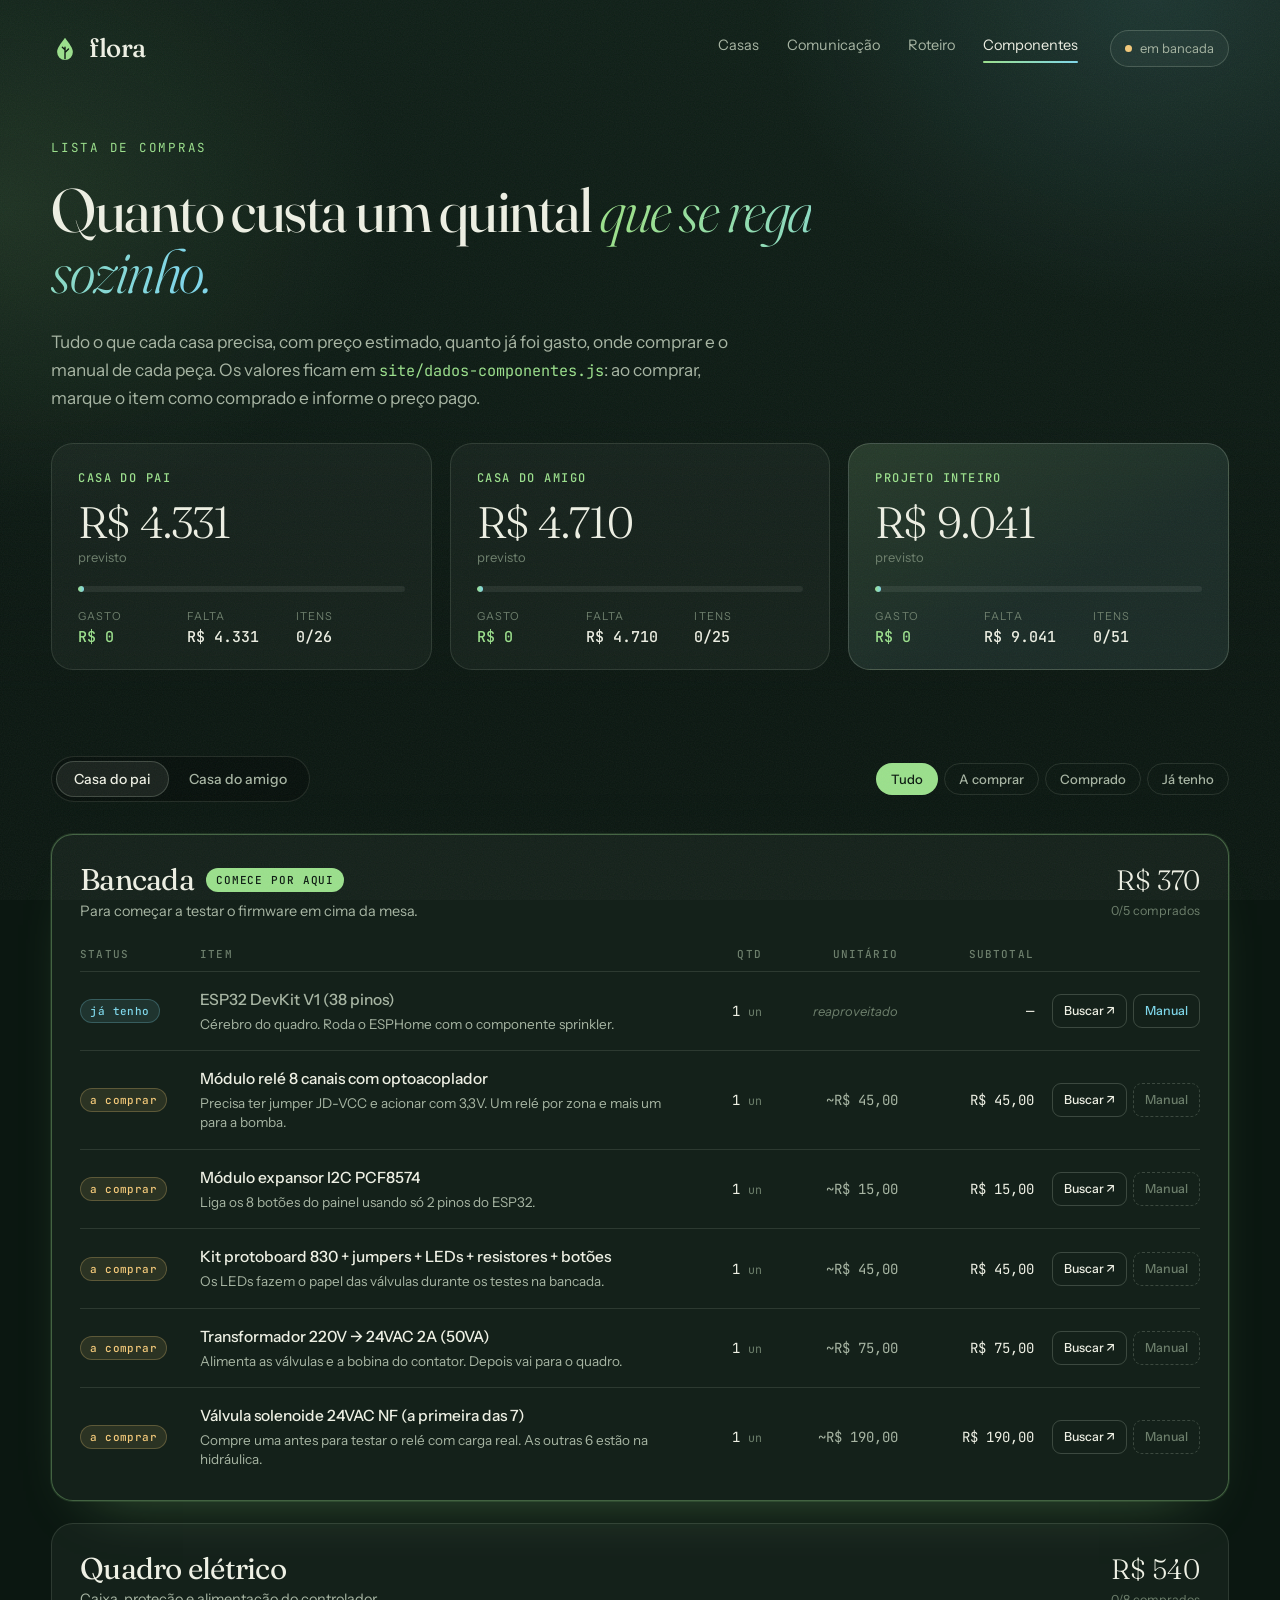
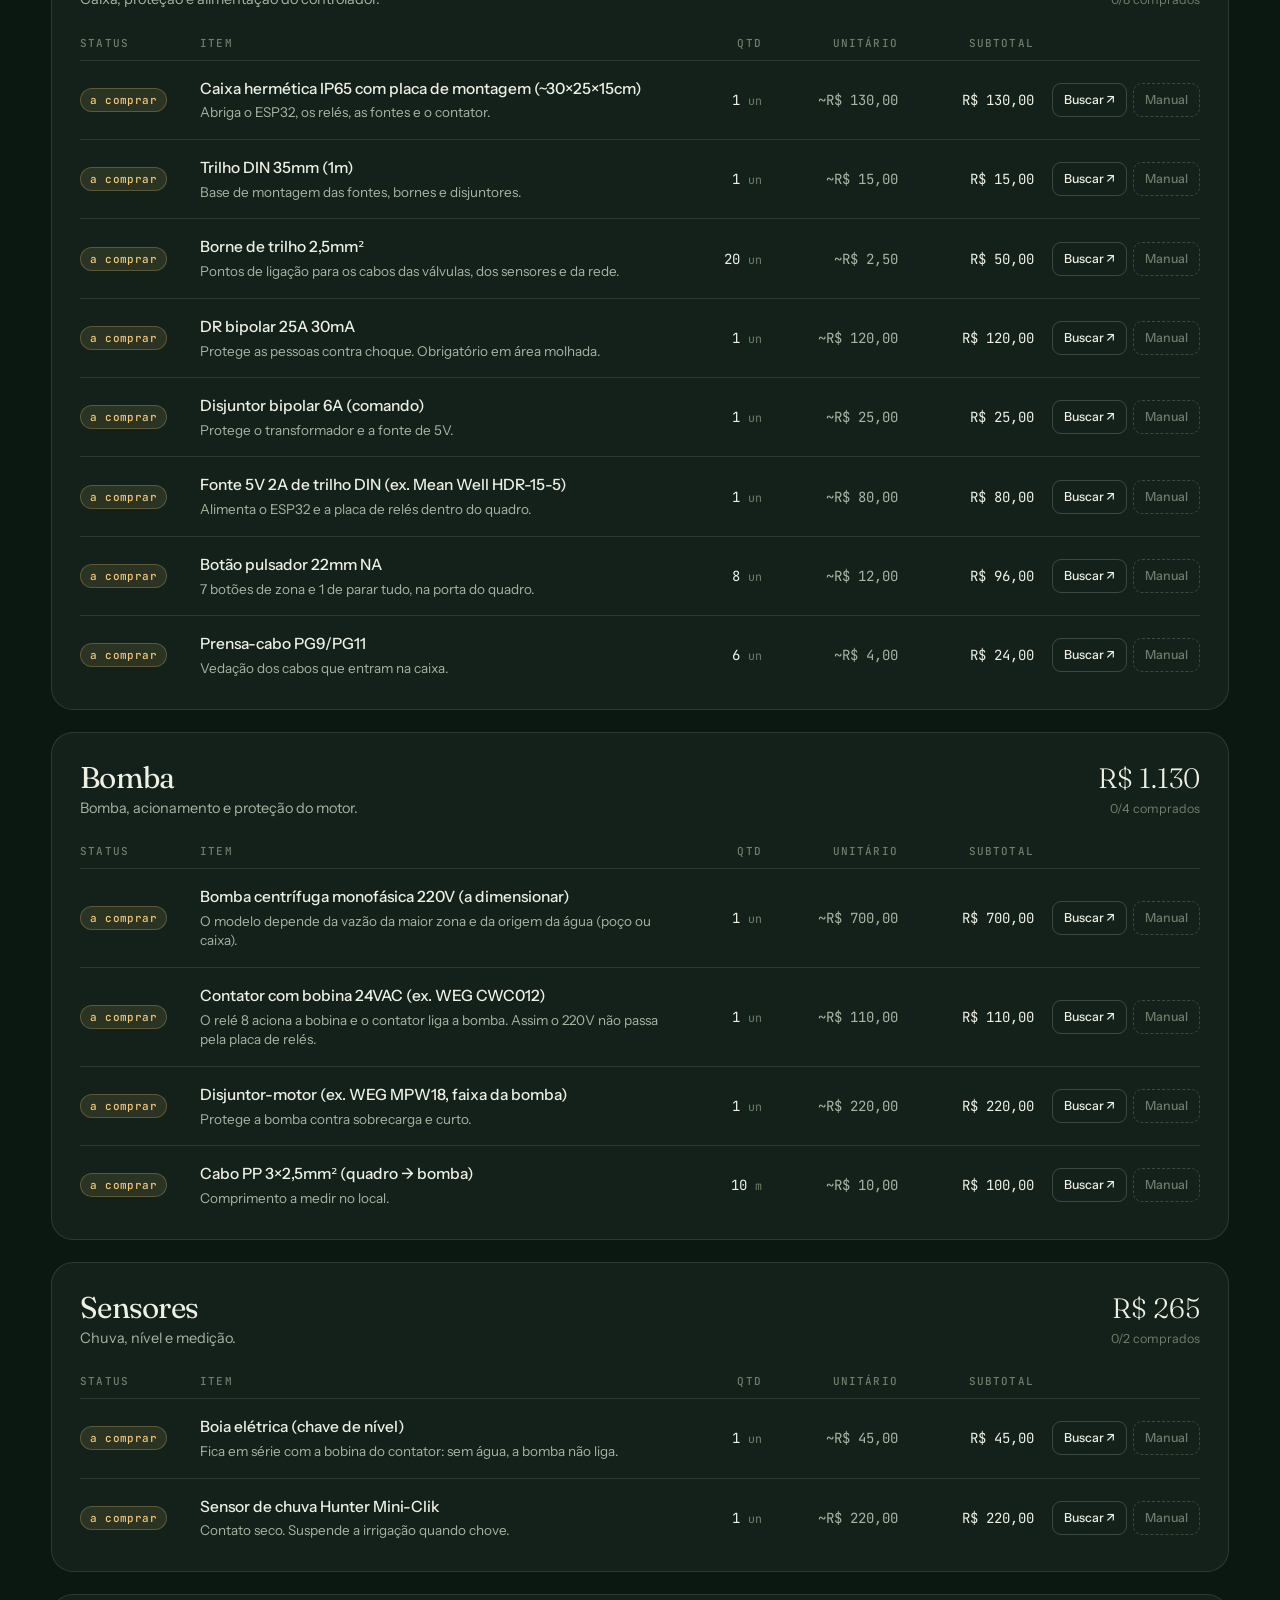
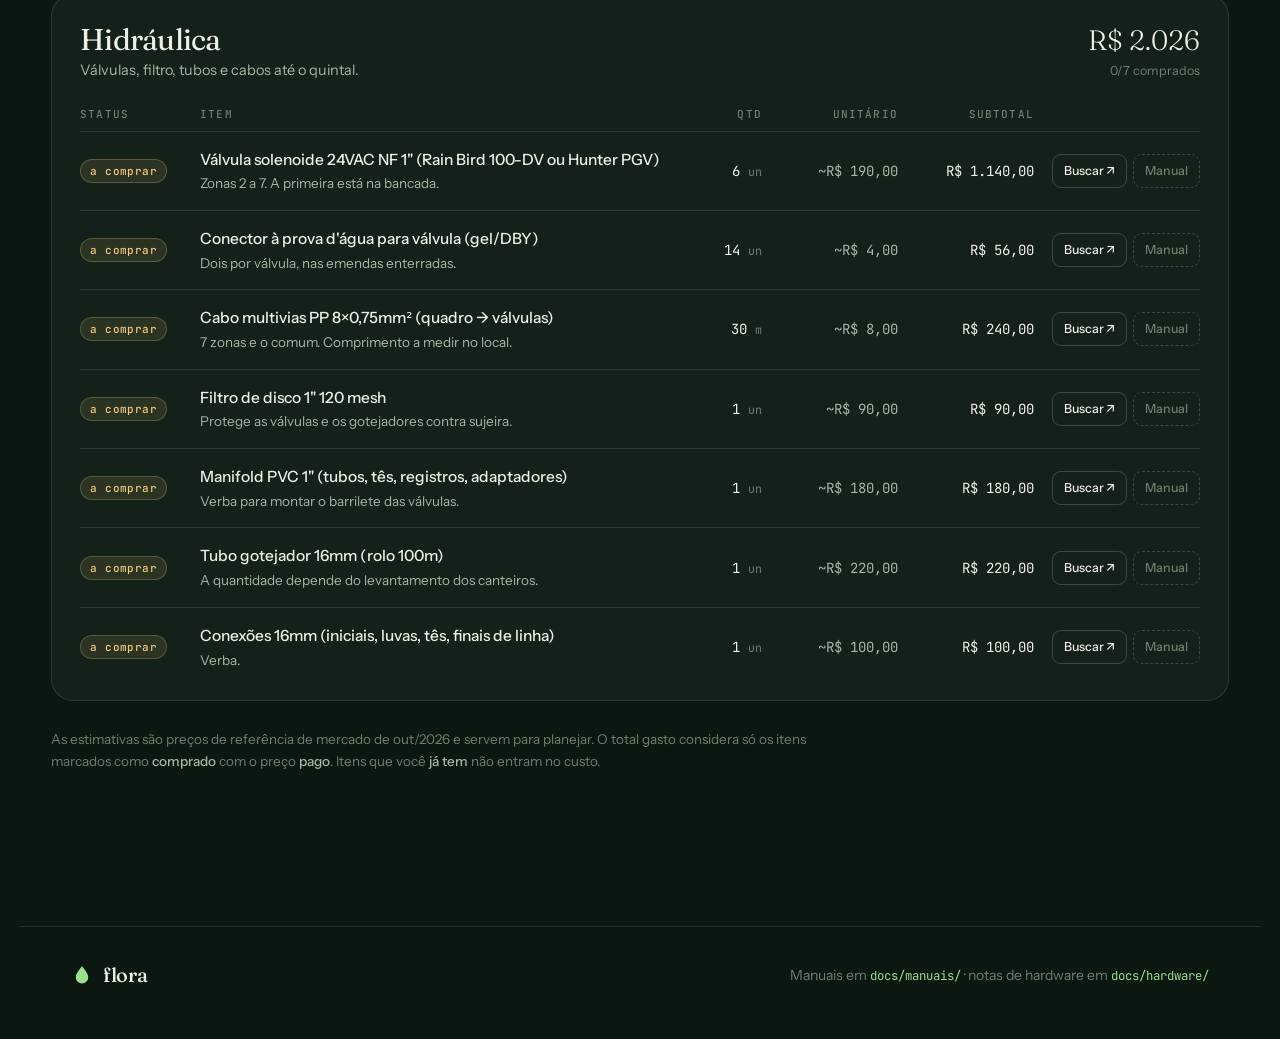
==== site/componentes.html @ 50ff796c "feat: adiciona lista de componentes com custos e manual do CLP Delta - site/componentes.html com tot" ====
<!doctype html>
<html lang="pt-BR">
<head>
  <meta charset="utf-8">
  <meta name="viewport" content="width=device-width, initial-scale=1">
  <title>Flora · Componentes</title>
  <meta name="description" content="Lista de compras das duas casas do Flora, com preço estimado, quanto já foi gasto, onde comprar e o manual de cada peça.">
  <link rel="icon" href="data:image/svg+xml,<svg xmlns='http://www.w3.org/2000/svg' viewBox='0 0 32 32'><path d='M16 3c5 7 9 11.5 9 16.5A9 9 0 0 1 7 19.5C7 14.5 11 10 16 3z' fill='%238fd18a'/></svg>">
  <link rel="preconnect" href="https://fonts.googleapis.com">
  <link rel="preconnect" href="https://fonts.gstatic.com" crossorigin>
  <link href="https://fonts.googleapis.com/css2?family=Fraunces:ital,opsz,wght@0,9..144,300..600;1,9..144,300..600&family=Instrument+Sans:wght@400;500;600&family=JetBrains+Mono:wght@400;500&display=swap" rel="stylesheet">
  <link rel="stylesheet" href="style.css">
</head>
<body class="page-bom">
  <div class="grain" aria-hidden="true"></div>

  <header class="bom-hero">
    <nav class="nav">
      <a class="brand" href="index.html">
        <svg viewBox="0 0 32 32" aria-hidden="true"><path d="M16 3c5 7 9 11.5 9 16.5A9 9 0 0 1 7 19.5C7 14.5 11 10 16 3z"/><path class="vein" d="M16 27V14m0 6 4-4m-4 1-3-3"/></svg>
        flora
      </a>
      <ul class="nav-links">
        <li><a href="index.html#casas">Casas</a></li>
        <li><a href="index.html#comunicacao">Comunicação</a></li>
        <li><a href="index.html#roteiro">Roteiro</a></li>
        <li><a href="componentes.html" class="is-current">Componentes</a></li>
      </ul>
      <span class="nav-pill"><span class="dot"></span>em bancada</span>
    </nav>

    <div class="bom-head">
      <p class="eyebrow">Lista de compras</p>
      <h1>Quanto custa um quintal <em>que se rega sozinho.</em></h1>
      <p class="lede">
        Tudo o que cada casa precisa, com preço estimado, quanto já foi gasto, onde comprar e o manual
        de cada peça. Os valores ficam em <code>site/dados-componentes.js</code>: ao comprar, marque o item
        como comprado e informe o preço pago.
      </p>
    </div>

    <div class="totals" id="totals"></div>
  </header>

  <main class="bom">
    <div class="bom-bar">
      <div class="tabs tabs-lg" role="tablist" id="siteTabs">
        <button class="tab is-active" role="tab" data-site="pai">Casa do pai</button>
        <button class="tab" role="tab" data-site="amigo">Casa do amigo</button>
      </div>
      <div class="filters" id="filters">
        <button class="filter is-active" data-status="todos">Tudo</button>
        <button class="filter" data-status="comprar">A comprar</button>
        <button class="filter" data-status="comprado">Comprado</button>
        <button class="filter" data-status="tenho">Já tenho</button>
      </div>
    </div>

    <div id="groups"></div>

    <p class="bom-note">
      As estimativas são preços de referência de mercado de out/2026 e servem para planejar.
      O total gasto considera só os itens marcados como <b>comprado</b> com o preço <b>pago</b>.
      Itens que você <b>já tem</b> não entram no custo.
    </p>
  </main>

  <footer class="footer">
    <a class="brand brand-sm" href="index.html">
      <svg viewBox="0 0 32 32" aria-hidden="true"><path d="M16 3c5 7 9 11.5 9 16.5A9 9 0 0 1 7 19.5C7 14.5 11 10 16 3z"/></svg>
      flora
    </a>
    <span>Manuais em <code>docs/manuais/</code> · notas de hardware em <code>docs/hardware/</code></span>
  </footer>

  <script src="dados-componentes.js"></script>
  <script src="componentes.js"></script>
</body>
</html>
---- site/style.css ----
@property --p { syntax: "<number>"; inherits: false; initial-value: 0; }

/* ============ Tokens ============ */
:root {
  --bg: #0b1711;
  --bg-2: #0f1f17;
  --surface: rgba(232, 240, 226, 0.045);
  --surface-2: rgba(232, 240, 226, 0.08);
  --line: rgba(220, 236, 214, 0.12);
  --line-2: rgba(220, 236, 214, 0.2);
  --text: #eef0e4;
  --muted: #a7b5a3;
  --faint: #6d7f6c;
  --leaf: #9be08c;
  --leaf-deep: #4f9a52;
  --water: #7fd7ea;
  --sun: #f3c97a;
  --serif: "Fraunces", Georgia, serif;
  --sans: "Instrument Sans", system-ui, sans-serif;
  --mono: "JetBrains Mono", ui-monospace, monospace;
  --radius: 22px;
  --gutter: clamp(16px, 4vw, 56px);
  --max: 1240px;
}

*, *::before, *::after { box-sizing: border-box; }
html { scroll-behavior: smooth; }
body {
  margin: 0;
  background: var(--bg);
  color: var(--text);
  font-family: var(--sans);
  font-size: 16px;
  line-height: 1.6;
  -webkit-font-smoothing: antialiased;
  overflow-x: hidden;
}
a { color: inherit; text-decoration: none; }
code { font-family: var(--mono); font-size: 0.88em; color: var(--leaf); }
em { font-style: italic; }

/* ============ Ambiente ============ */
#rain {
  position: fixed; inset: 0;
  width: 100%; height: 100%;
  pointer-events: none;
  z-index: 0;
}
.grain {
  position: fixed; inset: 0;
  pointer-events: none;
  z-index: 50;
  opacity: 0.06;
  background-image: url("data:image/svg+xml,%3Csvg xmlns='http://www.w3.org/2000/svg' width='160' height='160'%3E%3Cfilter id='n'%3E%3CfeTurbulence type='fractalNoise' baseFrequency='0.85' numOctaves='3' stitchTiles='stitch'/%3E%3C/filter%3E%3Crect width='100%25' height='100%25' filter='url(%23n)'/%3E%3C/svg%3E");
}
header, main, footer { position: relative; z-index: 2; }

/* ============ Hero ============ */
.hero {
  min-height: 100vh;
  min-height: 100svh;
  display: flex;
  flex-direction: column;
  padding: 0 var(--gutter);
  background:
    linear-gradient(180deg, transparent 72%, var(--bg) 100%),
    radial-gradient(60vw 60vw at 85% 15%, rgba(127, 215, 234, 0.13), transparent 60%),
    radial-gradient(70vw 70vw at 5% 95%, rgba(155, 224, 140, 0.14), transparent 60%),
    radial-gradient(40vw 40vw at 50% 50%, rgba(243, 201, 122, 0.04), transparent 70%),
    linear-gradient(180deg, var(--bg-2), var(--bg));
  overflow: hidden;
}
.hero::after {
  /* curvas de nível, como um mapa do terreno */
  content: "";
  position: absolute; inset: 0;
  pointer-events: none;
  opacity: 0.35;
  background-image: url("data:image/svg+xml,%3Csvg xmlns='http://www.w3.org/2000/svg' viewBox='0 0 800 800'%3E%3Cg fill='none' stroke='%239be08c' stroke-opacity='.10'%3E%3Cpath d='M-50 620c120-60 220 30 340-20s170-170 300-150 180 120 260 90'/%3E%3Cpath d='M-50 660c130-60 230 40 350-10s180-170 300-140 170 130 250 100'/%3E%3Cpath d='M-50 700c140-60 240 50 360 0s180-160 300-130 170 130 240 110'/%3E%3Cpath d='M-50 740c150-60 250 60 370 10s180-150 300-120 160 130 230 120'/%3E%3Cpath d='M-50 160c100 40 200-60 320-30s150 140 280 120 190-90 300-60'/%3E%3Cpath d='M-50 120c110 40 210-60 330-30s150 130 280 110 190-90 290-60'/%3E%3Cpath d='M-50 80c120 40 220-60 340-30s150 120 280 100 190-80 280-60'/%3E%3C/g%3E%3C/svg%3E");
  background-size: cover;
  mask-image: linear-gradient(180deg, #000 0%, #000 70%, transparent 100%);
}

.nav {
  position: relative; z-index: 3;
  display: flex; align-items: center; gap: 32px;
  max-width: var(--max); width: 100%;
  margin: 0 auto;
  padding: 28px 0;
}
.brand {
  display: inline-flex; align-items: center; gap: 10px;
  font-family: var(--serif);
  font-size: 26px; font-weight: 500;
  letter-spacing: -0.02em;
}
.brand svg { width: 28px; height: 28px; }
.brand svg path { fill: var(--leaf); }
.brand svg .vein { fill: none; stroke: var(--bg); stroke-width: 1.6; stroke-linecap: round; }
.nav-links {
  display: flex; gap: 28px;
  list-style: none; margin: 0 0 0 auto; padding: 0;
  font-size: 14.5px; color: var(--muted);
}
.nav-links a { transition: color .2s; }
.nav-links a:hover { color: var(--text); }
.nav-pill {
  display: inline-flex; align-items: center; gap: 8px;
  padding: 7px 14px;
  border: 1px solid var(--line-2);
  border-radius: 999px;
  font-size: 13px; color: var(--muted);
  background: var(--surface);
  backdrop-filter: blur(8px);
}
.dot {
  width: 7px; height: 7px; border-radius: 50%;
  background: var(--leaf);
  box-shadow: 0 0 0 0 rgba(155, 224, 140, .6);
  animation: pulse 2.4s infinite;
}
.nav-pill .dot { background: var(--sun); animation-name: pulse-sun; }
@keyframes pulse { 70% { box-shadow: 0 0 0 8px rgba(155, 224, 140, 0); } 100% { box-shadow: 0 0 0 0 rgba(155, 224, 140, 0); } }
@keyframes pulse-sun { 0% { box-shadow: 0 0 0 0 rgba(243, 201, 122, .55); } 70% { box-shadow: 0 0 0 8px rgba(243, 201, 122, 0); } 100% { box-shadow: 0 0 0 0 rgba(243, 201, 122, 0); } }

.hero-grid {
  position: relative; z-index: 3;
  flex: 1;
  display: grid;
  grid-template-columns: minmax(0, 1.12fr) minmax(0, 0.88fr);
  align-items: center;
  gap: clamp(32px, 6vw, 96px);
  max-width: var(--max); width: 100%;
  margin: 0 auto;
  padding: 8px 0 88px;
}

.eyebrow {
  margin: 0 0 22px;
  font-family: var(--mono);
  font-size: 12.5px;
  letter-spacing: 0.14em;
  text-transform: uppercase;
  color: var(--leaf);
}
h1, h2, h3 { font-family: var(--serif); font-weight: 400; letter-spacing: -0.025em; margin: 0; }
h1 {
  font-size: clamp(42px, 5.3vw, 80px);
  line-height: 1;
  font-variation-settings: "opsz" 144;
}
h1 em, h2 em {
  font-style: italic;
  font-weight: 300;
  background: linear-gradient(100deg, var(--leaf) 10%, var(--water) 90%);
  -webkit-background-clip: text; background-clip: text;
  color: transparent;
  padding-right: 0.06em;
}
.lede {
  max-width: 540px;
  margin: 26px 0 32px;
  font-size: clamp(16px, 1.35vw, 18.5px);
  color: var(--muted);
}

.cta { display: flex; flex-wrap: wrap; gap: 14px; align-items: center; }
.btn {
  display: inline-flex; align-items: center;
  padding: 14px 24px;
  border-radius: 999px;
  font-weight: 500; font-size: 15px;
  transition: transform .2s, background .2s, box-shadow .2s;
}
.btn-primary {
  background: var(--leaf);
  color: #0b1a10;
  box-shadow: 0 10px 30px -10px rgba(155, 224, 140, .6);
}
.btn-primary:hover { transform: translateY(-2px); box-shadow: 0 16px 40px -12px rgba(155, 224, 140, .75); }
.btn-ghost { color: var(--text); }
.btn-ghost:hover { color: var(--leaf); }

.stats {
  display: flex; gap: clamp(24px, 4vw, 56px);
  margin: 44px 0 0; padding-top: 24px;
  border-top: 1px solid var(--line);
  max-width: 520px;
}
.stats div { display: flex; flex-direction: column; }
.stats dt {
  font-family: var(--serif);
  font-size: 40px; line-height: 1;
  font-weight: 300;
}
.stats dd { margin: 8px 0 0; font-size: 13.5px; color: var(--faint); }

/* ============ Dispositivo simulado ============ */
.device {
  position: relative;
  padding: 22px;
  border-radius: 28px;
  background:
    linear-gradient(160deg, rgba(255,255,255,.09), rgba(255,255,255,.02) 40%),
    rgba(14, 30, 22, 0.72);
  border: 1px solid var(--line-2);
  box-shadow:
    0 40px 80px -30px rgba(0, 0, 0, .7),
    0 0 0 1px rgba(0,0,0,.3),
    inset 0 1px 0 rgba(255,255,255,.08);
  backdrop-filter: blur(18px);
  animation: float 8s ease-in-out infinite;
}
.device::before {
  content: "";
  position: absolute; inset: -40px;
  z-index: -1;
  background: radial-gradient(closest-side, rgba(155, 224, 140, .16), transparent);
  filter: blur(20px);
}
@keyframes float { 50% { transform: translateY(-10px); } }

.device-head { display: flex; align-items: center; justify-content: space-between; }
.tabs {
  display: inline-flex; padding: 4px; gap: 2px;
  border-radius: 999px;
  background: rgba(0,0,0,.28);
  border: 1px solid var(--line);
}
.tab {
  border: 0; cursor: pointer;
  padding: 7px 14px;
  border-radius: 999px;
  background: transparent;
  color: var(--muted);
  font: 500 13px var(--mono);
  transition: background .25s, color .25s;
}
.tab.is-active { background: var(--surface-2); color: var(--text); box-shadow: inset 0 0 0 1px var(--line-2); }
.online { display: inline-flex; align-items: center; gap: 8px; font-size: 12.5px; color: var(--leaf); font-family: var(--mono); }
.device-hw {
  margin: 16px 2px 18px;
  font-family: var(--mono); font-size: 12px;
  color: var(--faint);
}

.now {
  display: flex; align-items: center; gap: 22px;
  padding: 18px;
  border-radius: 20px;
  background: rgba(0,0,0,.22);
  border: 1px solid var(--line);
}
.ring {
  --p: 0;
  flex: none;
  width: 104px; height: 104px;
  border-radius: 50%;
  padding: 7px;
  background:
    conic-gradient(var(--water) calc(var(--p) * 1%), rgba(255,255,255,.07) 0);
  transition: --p .9s linear;
  box-shadow: 0 0 40px -6px rgba(127, 215, 234, .35);
}
.ring-inner {
  width: 100%; height: 100%;
  border-radius: 50%;
  background: #0d1c15;
  display: flex; flex-direction: column; align-items: center; justify-content: center;
}
.ring-time { font-family: var(--mono); font-size: 22px; font-weight: 500; letter-spacing: -0.02em; }
.ring-label { font-size: 11px; color: var(--faint); text-transform: uppercase; letter-spacing: .12em; }
.now-info { display: flex; flex-direction: column; min-width: 0; }
.now-kicker { font-size: 12px; color: var(--water); font-family: var(--mono); letter-spacing: .06em; }
.now-zone { font-family: var(--serif); font-weight: 400; font-size: 28px; line-height: 1.15; margin-top: 4px; }
.now-sub { font-size: 13px; color: var(--muted); }
.flow { display: flex; gap: 5px; margin-top: 12px; height: 14px; align-items: flex-end; }
.flow i {
  width: 4px; border-radius: 2px;
  background: linear-gradient(var(--water), rgba(127,215,234,.2));
  animation: bar 1.1s ease-in-out infinite;
}
.flow i:nth-child(2) { animation-delay: -.2s; }
.flow i:nth-child(3) { animation-delay: -.45s; }
.flow i:nth-child(4) { animation-delay: -.7s; }
.flow i:nth-child(5) { animation-delay: -.9s; }
@keyframes bar { 0%, 100% { height: 4px; } 50% { height: 14px; } }

.zones {
  list-style: none; margin: 14px 0 0; padding: 0;
  display: grid; gap: 6px;
}
.zone {
  display: grid;
  grid-template-columns: 22px 1fr auto;
  align-items: center; gap: 12px;
  padding: 6px 12px;
  border-radius: 10px;
  font-size: 13.5px;
  color: var(--muted);
  transition: background .4s, color .4s;
}
.zone .z-ico {
  width: 22px; height: 22px; border-radius: 7px;
  display: grid; place-items: center;
  font: 500 11px var(--mono);
  background: rgba(255,255,255,.05);
  border: 1px solid var(--line);
}
.zone .z-meta { font-family: var(--mono); font-size: 12px; color: var(--faint); }
.zone.is-done { color: var(--faint); }
.zone.is-done .z-ico { background: rgba(155,224,140,.14); border-color: transparent; color: var(--leaf); }
.zone.is-active { background: rgba(127,215,234,.08); color: var(--text); }
.zone.is-active .z-ico { background: var(--water); color: #08201f; border-color: transparent; }
.zone.is-active .z-meta { color: var(--water); }

.sensors {
  display: grid; grid-template-columns: repeat(4, 1fr); gap: 8px;
  margin-top: 14px; padding-top: 14px;
  border-top: 1px solid var(--line);
}
.sensor {
  display: flex; flex-direction: column;
  padding: 9px 10px;
  border-radius: 12px;
  background: rgba(255,255,255,.03);
  min-width: 0;
}
.sensor span { font-size: 10px; color: var(--faint); text-transform: uppercase; letter-spacing: .1em; }
.sensor b { font-weight: 500; font-size: 13.5px; white-space: nowrap; margin-top: 2px; }
.sensor b.ok { color: var(--leaf); }
.sensor b.water { color: var(--water); }
.sensor b.sun { color: var(--sun); }

.scroll-hint {
  position: absolute; left: 50%; bottom: 26px; z-index: 3;
  width: 26px; height: 42px;
  margin-left: -13px;
  border: 1.5px solid var(--line-2);
  border-radius: 14px;
}
.scroll-hint span {
  position: absolute; left: 50%; top: 8px;
  width: 4px; height: 8px; margin-left: -2px;
  border-radius: 2px;
  background: var(--leaf);
  animation: drip 1.8s ease-in infinite;
}
@keyframes drip { 0% { opacity: 0; transform: translateY(0); } 30% { opacity: 1; } 100% { opacity: 0; transform: translateY(16px); } }

/* ============ Seções ============ */
.section {
  max-width: var(--max);
  margin: 0 auto;
  padding: clamp(80px, 12vw, 160px) var(--gutter) 0;
}
.section-head { max-width: 760px; margin-bottom: 56px; }
h2 { font-size: clamp(34px, 4.6vw, 62px); line-height: 1.04; }
.section-lede { color: var(--muted); font-size: 17.5px; margin: 22px 0 0; max-width: 640px; }

.sites { display: grid; grid-template-columns: repeat(2, minmax(0, 1fr)); gap: 24px; }
.site {
  position: relative;
  display: flex; flex-direction: column;
  padding: 36px;
  border-radius: var(--radius);
  background: linear-gradient(170deg, rgba(155,224,140,.07), transparent 45%), var(--surface);
  border: 1px solid var(--line);
  overflow: hidden;
  transition: border-color .3s, transform .3s;
}
.site:hover { border-color: var(--line-2); transform: translateY(-3px); }
.site-b { background: linear-gradient(170deg, rgba(127,215,234,.08), transparent 45%), var(--surface); }
.site-tag {
  display: inline-block;
  font-family: var(--mono); font-size: 12px;
  padding: 4px 10px; border-radius: 999px;
  color: var(--leaf);
  background: rgba(155,224,140,.1);
}
.site-b .site-tag { color: var(--water); background: rgba(127,215,234,.1); }
.site h3 { font-size: 36px; margin: 18px 0 6px; }
.site header p { margin: 0; color: var(--muted); }
.stack { list-style: none; margin: 30px 0; padding: 0; }
.stack li {
  display: grid; grid-template-columns: 110px 1fr; gap: 16px;
  padding: 14px 0;
  border-top: 1px solid var(--line);
  font-size: 15px;
}
.stack b { font-weight: 500; color: var(--faint); font-size: 13px; text-transform: uppercase; letter-spacing: .08em; padding-top: 2px; }
.site-foot { margin-top: auto; display: flex; gap: 8px; flex-wrap: wrap; }
.chip {
  font-size: 12.5px; padding: 6px 12px;
  border-radius: 999px;
  border: 1px solid var(--line-2);
  color: var(--muted);
}

/* diagrama */
.diagram {
  margin: 0;
  padding: clamp(18px, 3vw, 40px);
  border-radius: var(--radius);
  background:
    radial-gradient(400px 260px at 50% 50%, rgba(127,215,234,.08), transparent 70%),
    var(--surface);
  border: 1px solid var(--line);
}
.diagram svg { display: block; width: 100%; height: auto; }
.diagram figcaption { margin-top: 18px; font-size: 13.5px; color: var(--faint); text-align: center; }
.node rect, .node circle { fill: #0f2119; stroke: var(--line-2); stroke-width: 1.2; }
.node-core circle { fill: #10272a; stroke: var(--water); stroke-opacity: .6; }
.node-core .halo { fill: none; stroke: var(--water); animation: halo 3s ease-out infinite; transform-origin: 500px 190px; }
@keyframes halo { 0% { transform: scale(1); opacity: .6; } 100% { transform: scale(1.5); opacity: 0; } }
.n-kicker { fill: var(--leaf); font: 500 11px var(--mono); letter-spacing: .14em; }
.n-title { fill: var(--text); font: 400 23px var(--serif); }
.n-sub { fill: var(--muted); font: 400 13px var(--sans); }
.phone { fill: #0b1711 !important; stroke: var(--line-2); }
.phone-screen { fill: url(#g-line) !important; stroke: none !important; opacity: .7; }
.wire { fill: none; stroke: var(--line-2); stroke-width: 1.5; }
.packet {
  fill: none; stroke: url(#g-line); stroke-width: 3; stroke-linecap: round;
  stroke-dasharray: 6 18;
  animation: flow 1.4s linear infinite;
}
.packet.p2 { animation-delay: -.5s; }
.packet.p3 { animation-delay: -.9s; }
@keyframes flow { to { stroke-dashoffset: -48; } }

/* contrato */
.contract {
  display: grid; grid-template-columns: minmax(0, .8fr) minmax(0, 1.2fr);
  gap: 40px; align-items: center;
  margin-top: 24px;
  padding: 40px;
  border-radius: var(--radius);
  background: var(--surface);
  border: 1px solid var(--line);
}
.contract h3 { font-size: 30px; }
.contract h3 code { font-size: .8em; }
.contract-copy p { color: var(--muted); margin: 14px 0 20px; }
.ticks { list-style: none; padding: 0; margin: 0; display: grid; gap: 10px; font-size: 15px; }
.ticks li { padding-left: 26px; position: relative; }
.ticks li::before {
  content: ""; position: absolute; left: 0; top: 7px;
  width: 12px; height: 12px; border-radius: 50% 50% 50% 0;
  transform: rotate(-45deg);
  background: var(--water);
}
.code {
  margin: 0;
  padding: 26px 28px;
  border-radius: 16px;
  background: #07110c;
  border: 1px solid var(--line);
  font: 13.5px/1.85 var(--mono);
  color: var(--muted);
  overflow-x: auto;
}
.code code { color: inherit; font-size: inherit; }
.code .c { color: var(--faint); font-style: italic; }
.code .t { color: var(--text); }
.code .v { color: var(--sun); }
.code .a { color: var(--leaf); }
.code .b { color: var(--water); }
.code .s { color: #c5e59a; }
.code .k { color: var(--water); }

/* princípios */
.principles { display: grid; grid-template-columns: repeat(4, minmax(0, 1fr)); gap: 18px; }
.principle {
  padding: 30px 26px 32px;
  border-radius: var(--radius);
  border: 1px solid var(--line);
  background: var(--surface);
  transition: background .3s;
}
.principle:hover { background: var(--surface-2); }
.p-num { font-family: var(--serif); font-style: italic; font-size: 30px; color: var(--leaf); }
.principle h3 { font-size: 23px; margin: 18px 0 10px; line-height: 1.2; }
.principle p { margin: 0; color: var(--muted); font-size: 15px; }

/* roteiro */
.roadmap {
  list-style: none; margin: 0; padding: 0;
  display: grid; grid-template-columns: repeat(3, minmax(0, 1fr)); gap: 0;
  border-top: 1px solid var(--line);
}
.roadmap li {
  display: flex; gap: 18px;
  padding: 32px 28px 36px 0;
  border-bottom: 1px solid var(--line);
}
.r-step {
  flex: none;
  width: 38px; height: 38px;
  display: grid; place-items: center;
  border-radius: 50%;
  border: 1px solid var(--line-2);
  font: 500 14px var(--mono);
  color: var(--muted);
}
.roadmap .is-now .r-step { background: var(--leaf); color: #0b1a10; border-color: transparent; box-shadow: 0 0 24px rgba(155,224,140,.45); }
.roadmap h3 { font-size: 22px; margin-bottom: 6px; }
.roadmap p { margin: 0; color: var(--muted); font-size: 15px; }

/* rodapé */
.footer {
  display: flex; justify-content: space-between; align-items: center; flex-wrap: wrap; gap: 16px;
  max-width: var(--max);
  margin: clamp(80px, 12vw, 160px) auto 0;
  padding: 32px var(--gutter) 48px;
  border-top: 1px solid var(--line);
  color: var(--faint); font-size: 14px;
}
.brand-sm { font-size: 20px; color: var(--text); }
.brand-sm svg { width: 22px; height: 22px; }

/* revelação ao rolar */
.reveal { opacity: 0; transform: translateY(24px); transition: opacity .9s ease, transform .9s cubic-bezier(.2,.7,.2,1); }
.reveal.is-in { opacity: 1; transform: none; }

/* ============ Responsivo ============ */
@media (max-width: 1080px) {
  .principles { grid-template-columns: repeat(2, minmax(0, 1fr)); }
  .roadmap { grid-template-columns: repeat(2, minmax(0, 1fr)); }
}
@media (max-width: 900px) {
  .nav-links { display: none; }
  .nav-pill { margin-left: auto; }
  .hero-grid { grid-template-columns: 1fr; padding-bottom: 110px; }
  .device { animation: none; }
  .sites, .contract { grid-template-columns: 1fr; }
  .contract { padding: 26px; }
}
@media (max-width: 560px) {
  .principles, .roadmap { grid-template-columns: 1fr; }
  .site { padding: 26px; }
  .stack li { grid-template-columns: 1fr; gap: 2px; }
  .now { flex-direction: column; align-items: flex-start; }
  .stats dt { font-size: 32px; }
  .sensors { grid-template-columns: repeat(2, 1fr); }
}
@media (prefers-reduced-motion: reduce) {
  *, *::before, *::after { animation: none !important; transition: none !important; }
  .reveal { opacity: 1; transform: none; }
}

/* ============ Página de componentes ============ */
.nav-links a.is-current { color: var(--text); }
.nav-links a.is-current::after {
  content: ""; display: block; height: 2px; margin-top: 4px; border-radius: 2px;
  background: linear-gradient(90deg, var(--leaf), var(--water));
}

.bom-hero {
  padding: 0 var(--gutter);
  padding-bottom: 24px;
  background:
    linear-gradient(180deg, transparent 60%, var(--bg) 100%),
    radial-gradient(50vw 40vw at 90% 0%, rgba(127, 215, 234, 0.12), transparent 60%),
    radial-gradient(50vw 40vw at 0% 30%, rgba(155, 224, 140, 0.11), transparent 60%),
    linear-gradient(180deg, var(--bg-2), var(--bg));
}
.bom-head { max-width: var(--max); margin: 0 auto; padding: 40px 0 0; }
.bom-head h1 { font-size: clamp(38px, 4.8vw, 70px); max-width: 900px; }
.bom-head .lede { max-width: 680px; }

.totals {
  display: grid; grid-template-columns: repeat(3, minmax(0, 1fr)); gap: 18px;
  max-width: var(--max); margin: 8px auto 0;
}
.total {
  display: flex; flex-direction: column;
  padding: 26px 26px 22px;
  border-radius: var(--radius);
  background: var(--surface);
  border: 1px solid var(--line);
}
.total-all {
  background: linear-gradient(150deg, rgba(155,224,140,.12), rgba(127,215,234,.06) 60%), var(--surface);
  border-color: var(--line-2);
}
.total-kicker { font: 500 12px var(--mono); letter-spacing: .12em; text-transform: uppercase; color: var(--leaf); }
.total-value { font: 300 44px/1.1 var(--serif); margin-top: 12px; letter-spacing: -0.02em; }
.total-sub { font-size: 13px; color: var(--faint); }
.meter { height: 6px; border-radius: 3px; background: rgba(255,255,255,.07); margin: 18px 0 16px; overflow: hidden; }
.meter span { display: block; height: 100%; width: var(--w); border-radius: inherit; background: linear-gradient(90deg, var(--leaf), var(--water)); min-width: 6px; }
.total-split { display: grid; grid-template-columns: repeat(3, 1fr); margin: 0; }
.total-split dt { font-size: 11px; color: var(--faint); text-transform: uppercase; letter-spacing: .1em; }
.total-split dd { margin: 2px 0 0; font: 500 15px var(--mono); }
.total-split dd.ok { color: var(--leaf); }

.bom { width: calc(100% - 2 * var(--gutter)); max-width: var(--max); margin: 0 auto; padding: 48px 0 0; }
.bom-bar {
  position: sticky; top: 0; z-index: 5;
  display: flex; justify-content: space-between; align-items: center; flex-wrap: wrap; gap: 14px;
  padding: 14px 0;
  margin-bottom: 18px;
  background: linear-gradient(180deg, var(--bg) 70%, rgba(11,23,17,0));
}
.tabs-lg .tab { font: 500 14px var(--sans); padding: 9px 18px; }
.filters { display: flex; gap: 6px; flex-wrap: wrap; }
.filter {
  border: 1px solid var(--line); background: transparent; cursor: pointer;
  color: var(--muted); font: 500 13px var(--sans);
  padding: 7px 14px; border-radius: 999px;
  transition: all .2s;
}
.filter:hover { color: var(--text); border-color: var(--line-2); }
.filter.is-active { color: #0b1a10; background: var(--leaf); border-color: transparent; }

.group {
  margin-bottom: 22px;
  padding: 28px 28px 14px;
  border-radius: var(--radius);
  background: var(--surface);
  border: 1px solid var(--line);
}
.group.is-now { border-color: rgba(155,224,140,.35); box-shadow: 0 0 0 1px rgba(155,224,140,.12), 0 30px 60px -40px rgba(155,224,140,.4); }
.group-head { display: flex; justify-content: space-between; align-items: flex-end; gap: 20px; margin-bottom: 14px; }
.group-head h2 { font-size: 30px; display: flex; align-items: center; gap: 12px; flex-wrap: wrap; }
.group-head p { margin: 4px 0 0; color: var(--muted); font-size: 14.5px; }
.badge {
  font: 500 11px var(--mono); letter-spacing: .08em; text-transform: uppercase;
  padding: 5px 10px; border-radius: 999px;
  color: #0b1a10; background: var(--leaf);
}
.group-total { text-align: right; flex: none; }
.group-total strong { display: block; font: 300 28px var(--serif); }
.group-total span { font-size: 12.5px; color: var(--faint); }

.cols, .item {
  display: grid;
  grid-template-columns: 104px minmax(0, 1fr) 70px 120px 120px 150px;
  gap: 16px; align-items: center;
}
.cols {
  padding: 10px 0;
  border-bottom: 1px solid var(--line);
  font: 500 11px var(--mono); letter-spacing: .1em; text-transform: uppercase; color: var(--faint);
}
.cols span:nth-child(n+3) { text-align: right; }
.items { list-style: none; margin: 0; padding: 0; }
.item { padding: 16px 0; border-bottom: 1px solid var(--line); }
.item:last-child { border-bottom: 0; }
.item-main { display: flex; flex-direction: column; min-width: 0; }
.item-main strong { font-weight: 500; font-size: 15.5px; }
.item-main span { color: var(--muted); font-size: 13.5px; line-height: 1.45; margin-top: 2px; }
.item-qtd, .item-price, .item-sub { text-align: right; font: 14px var(--mono); }
.item-qtd small { color: var(--faint); }
.item-sub { color: var(--text); }
.item-sub.is-paid { color: var(--leaf); }
.price-est { color: var(--muted); }
.price-paid { color: var(--leaf); }
.price-muted { color: var(--faint); font: italic 13px var(--sans); }
.item-links { display: flex; gap: 6px; justify-content: flex-end; }
.item.is-tenho .item-main strong { color: var(--muted); }

.pill {
  justify-self: start;
  font: 500 11px var(--mono); letter-spacing: .04em;
  padding: 5px 10px; border-radius: 999px; white-space: nowrap;
}
.pill-comprar { color: var(--sun); background: rgba(243,201,122,.1); box-shadow: inset 0 0 0 1px rgba(243,201,122,.25); }
.pill-comprado { color: #0b1a10; background: var(--leaf); }
.pill-tenho { color: var(--water); background: rgba(127,215,234,.1); box-shadow: inset 0 0 0 1px rgba(127,215,234,.25); }

.lnk {
  font-size: 12.5px; font-weight: 500;
  padding: 6px 11px; border-radius: 9px;
  border: 1px solid var(--line-2);
  color: var(--text);
  transition: background .2s, border-color .2s, color .2s;
  white-space: nowrap;
}
.lnk:hover { background: var(--surface-2); border-color: var(--leaf); color: var(--leaf); }
.lnk-shop { background: rgba(155,224,140,.12); border-color: transparent; color: var(--leaf); }
.lnk-doc { color: var(--water); }
.lnk-off { color: var(--faint); border-style: dashed; cursor: default; }
.lnk-off:hover { background: none; border-color: var(--line-2); color: var(--faint); }

.empty { color: var(--muted); text-align: center; padding: 60px 0; }
.bom-note { color: var(--faint); font-size: 13.5px; max-width: 760px; margin: 28px 0 0; }
.bom-note b { color: var(--muted); font-weight: 500; }

@media (max-width: 1000px) {
  .bom-bar { position: static; background: none; }
  .totals { grid-template-columns: 1fr; }
  .cols { display: none; }
  .item {
    grid-template-columns: 1fr auto;
    grid-template-areas: "pill links" "main main" "qtd sub" "price price";
    gap: 8px 16px;
  }
  .item .pill { grid-area: pill; }
  .item-links { grid-area: links; }
  .item-main { grid-area: main; }
  .item-qtd { grid-area: qtd; text-align: left; }
  .item-sub { grid-area: sub; }
  .item-price { grid-area: price; text-align: left; font-size: 12.5px; }
  .group { padding: 22px 18px 8px; }
  .group-head { flex-direction: column; align-items: flex-start; }
  .group-total { text-align: left; }
}
.site-link { margin-left: auto; font-size: 14px; font-weight: 500; color: var(--leaf); align-self: center; }
.site-link:hover { text-decoration: underline; text-underline-offset: 4px; }
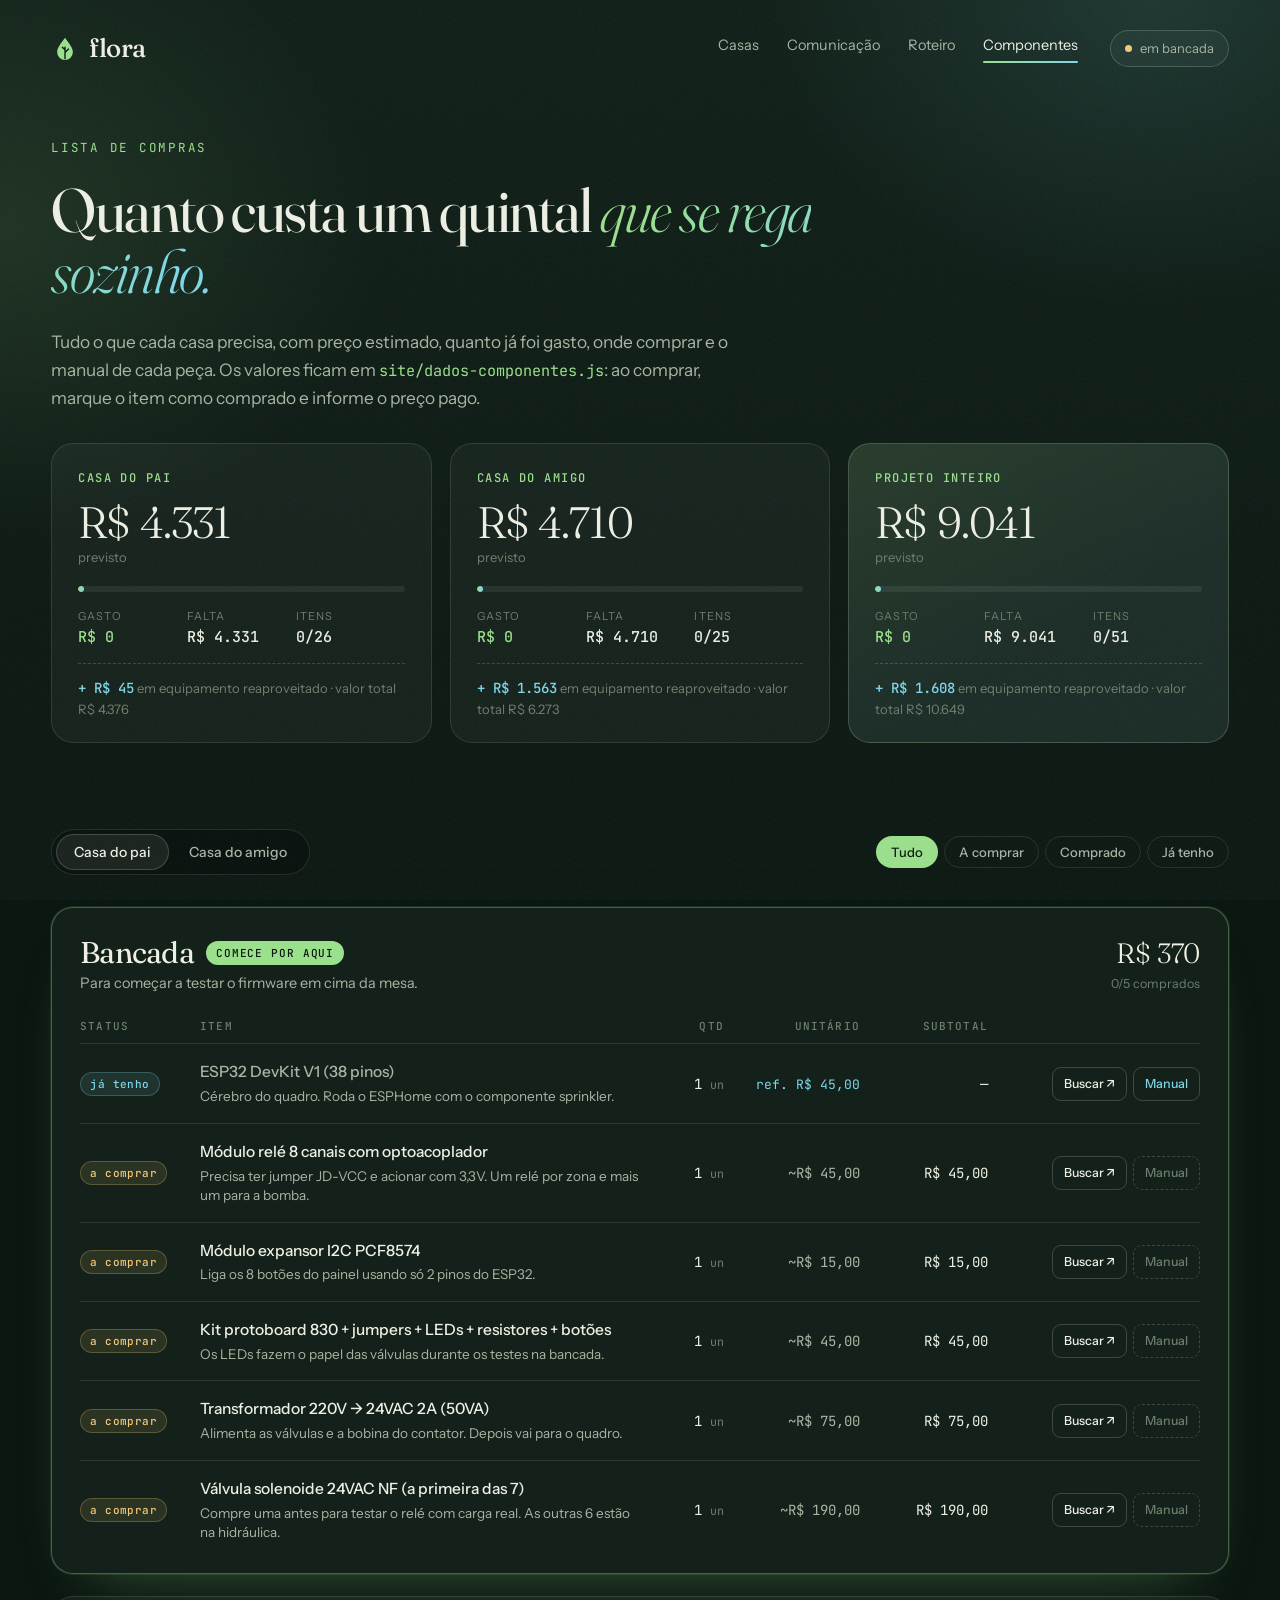
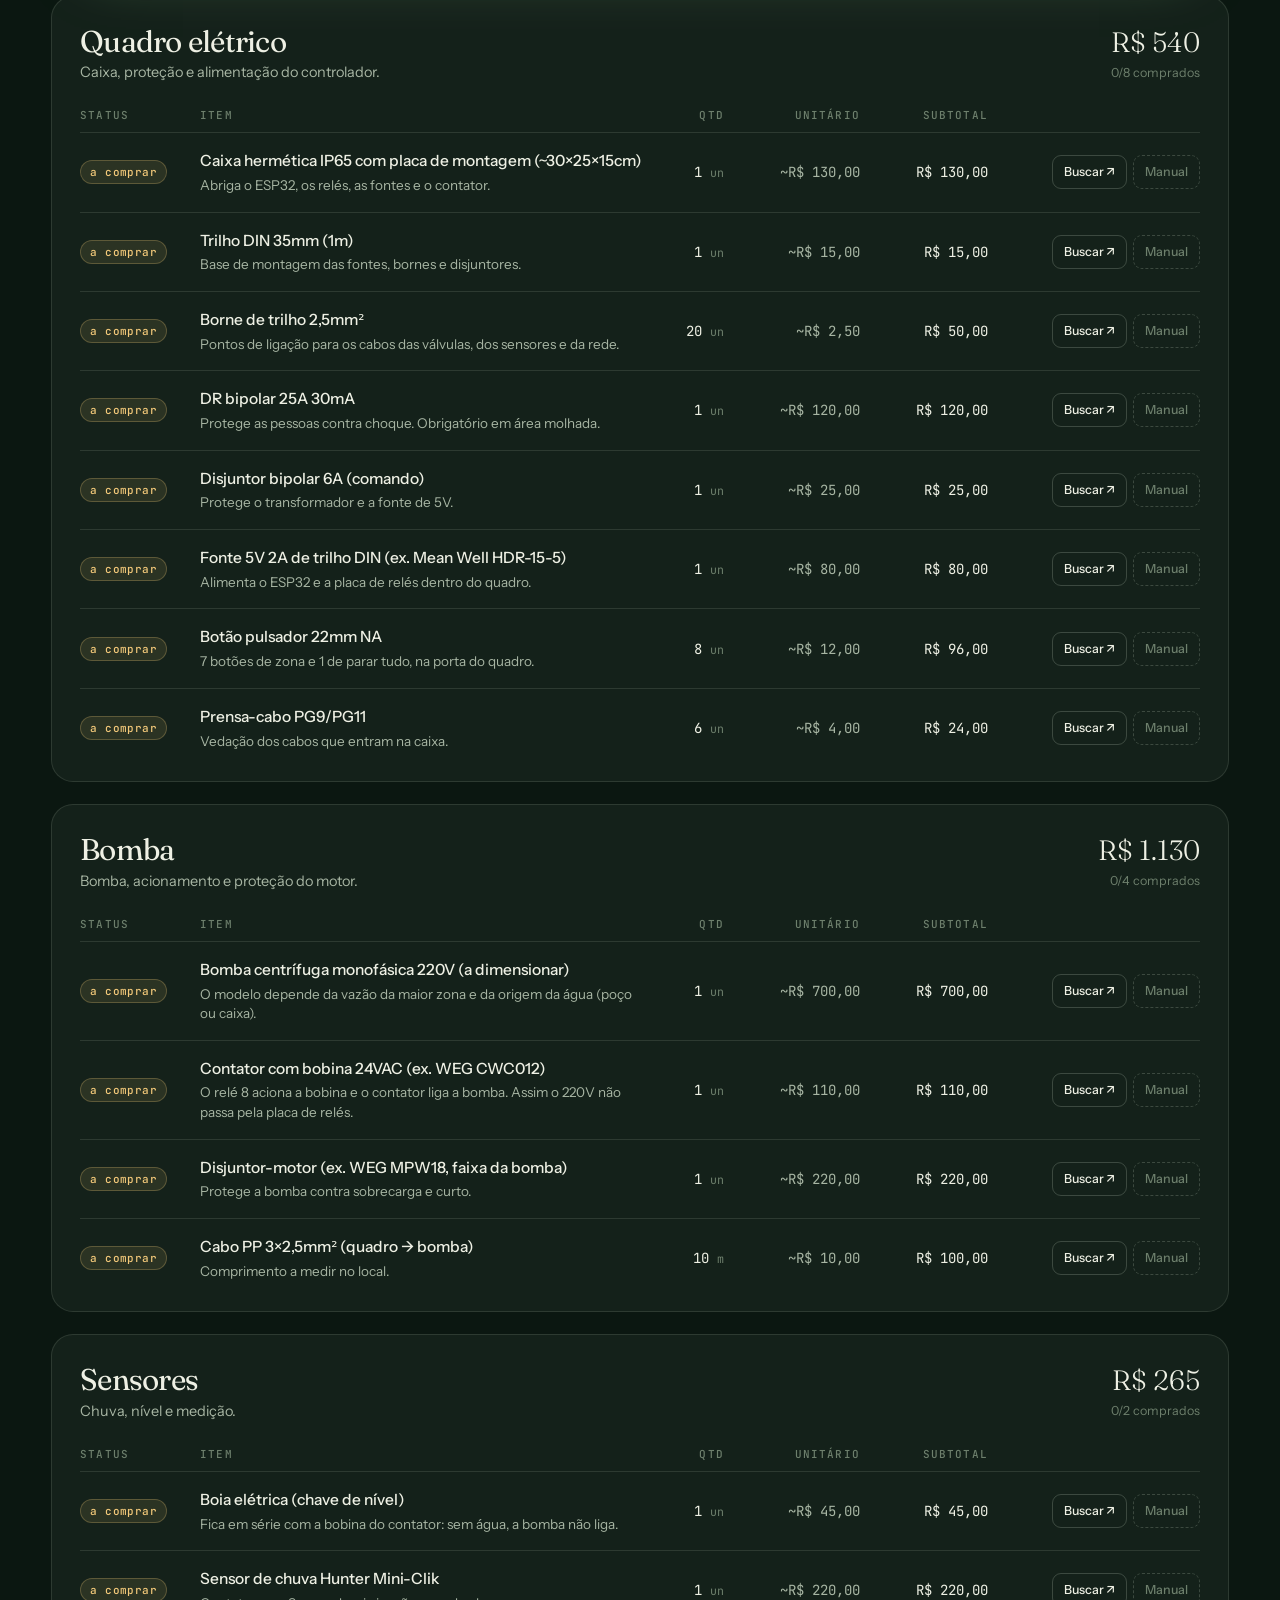
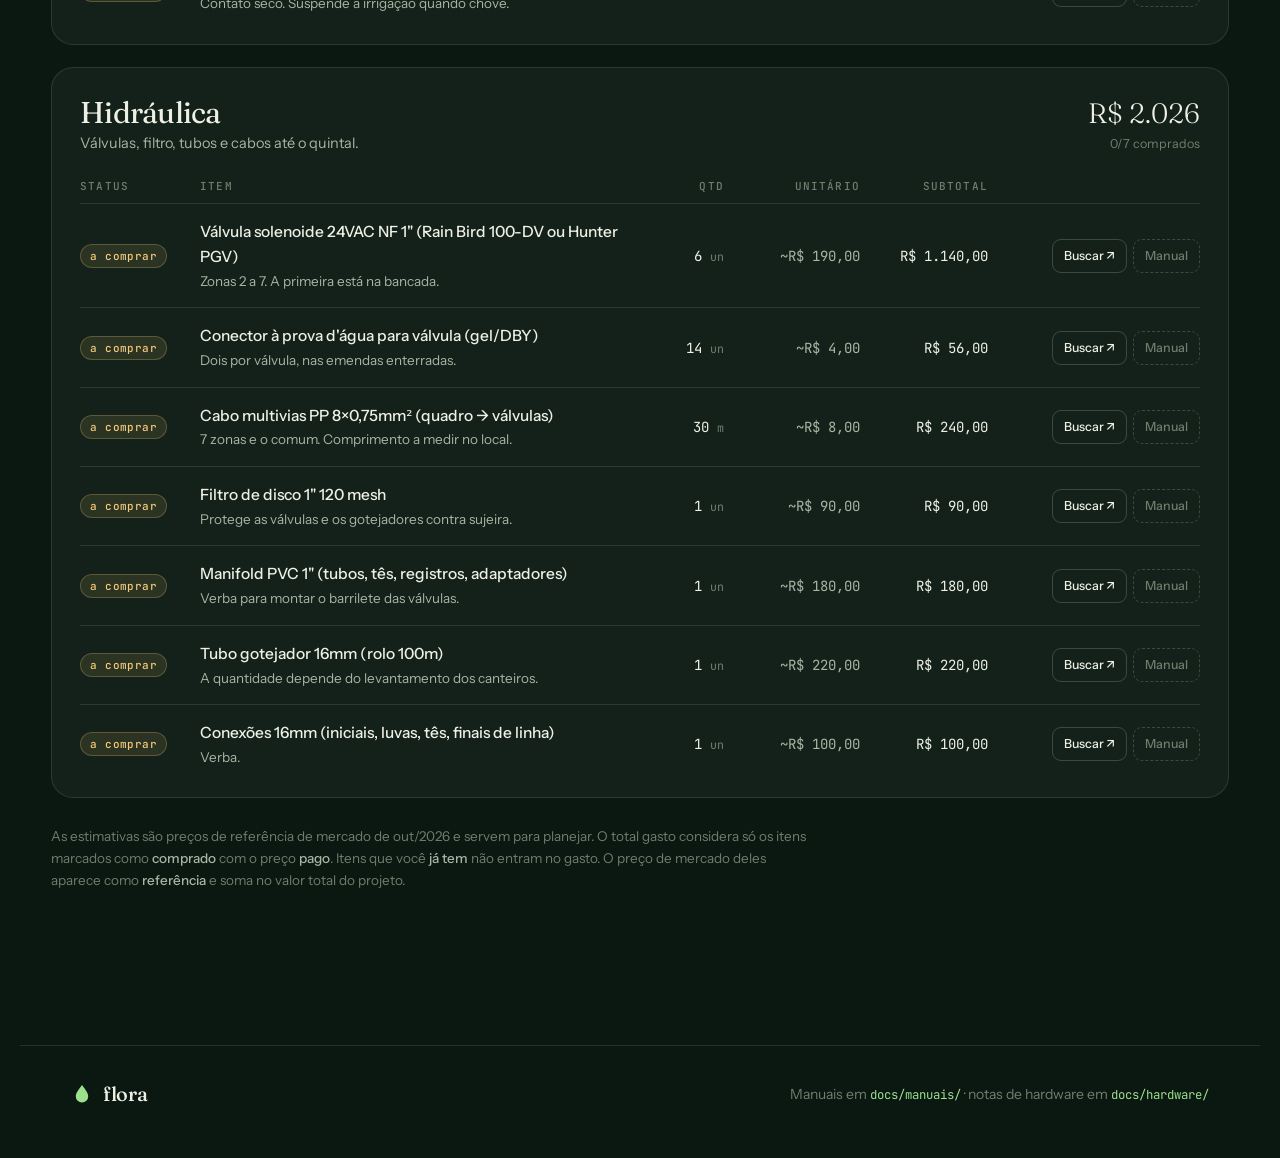
==== commit ddce5d01: "feat: registra valor de referência do CLP e do inversor reaproveitados - CLP Delta (R$ 897,99, AliEx" ====
--- a/site/componentes.html
+++ b/site/componentes.html
@@ -61,7 +61,8 @@
     <p class="bom-note">
       As estimativas são preços de referência de mercado de out/2026 e servem para planejar.
       O total gasto considera só os itens marcados como <b>comprado</b> com o preço <b>pago</b>.
-      Itens que você <b>já tem</b> não entram no custo.
+      Itens que você <b>já tem</b> não entram no gasto. O preço de mercado deles aparece como
+      <b>referência</b> e soma no valor total do projeto.
     </p>
   </main>
 
--- a/site/style.css
+++ b/site/style.css
@@ -634,7 +634,7 @@
 
 .cols, .item {
   display: grid;
-  grid-template-columns: 104px minmax(0, 1fr) 70px 120px 120px 150px;
+  grid-template-columns: 104px minmax(0, 1fr) 64px 120px 112px 196px;
   gap: 16px; align-items: center;
 }
 .cols {
@@ -656,6 +656,9 @@
 .price-est { color: var(--muted); }
 .price-paid { color: var(--leaf); }
 .price-muted { color: var(--faint); font: italic 13px var(--sans); }
+.price-ref { color: var(--water); font-size: 13px; }
+.total-reuse { margin: 16px 0 0; padding-top: 14px; border-top: 1px dashed var(--line-2); font-size: 13px; color: var(--faint); }
+.total-reuse span { color: var(--water); font: 500 14px var(--mono); }
 .item-links { display: flex; gap: 6px; justify-content: flex-end; }
 .item.is-tenho .item-main strong { color: var(--muted); }
 
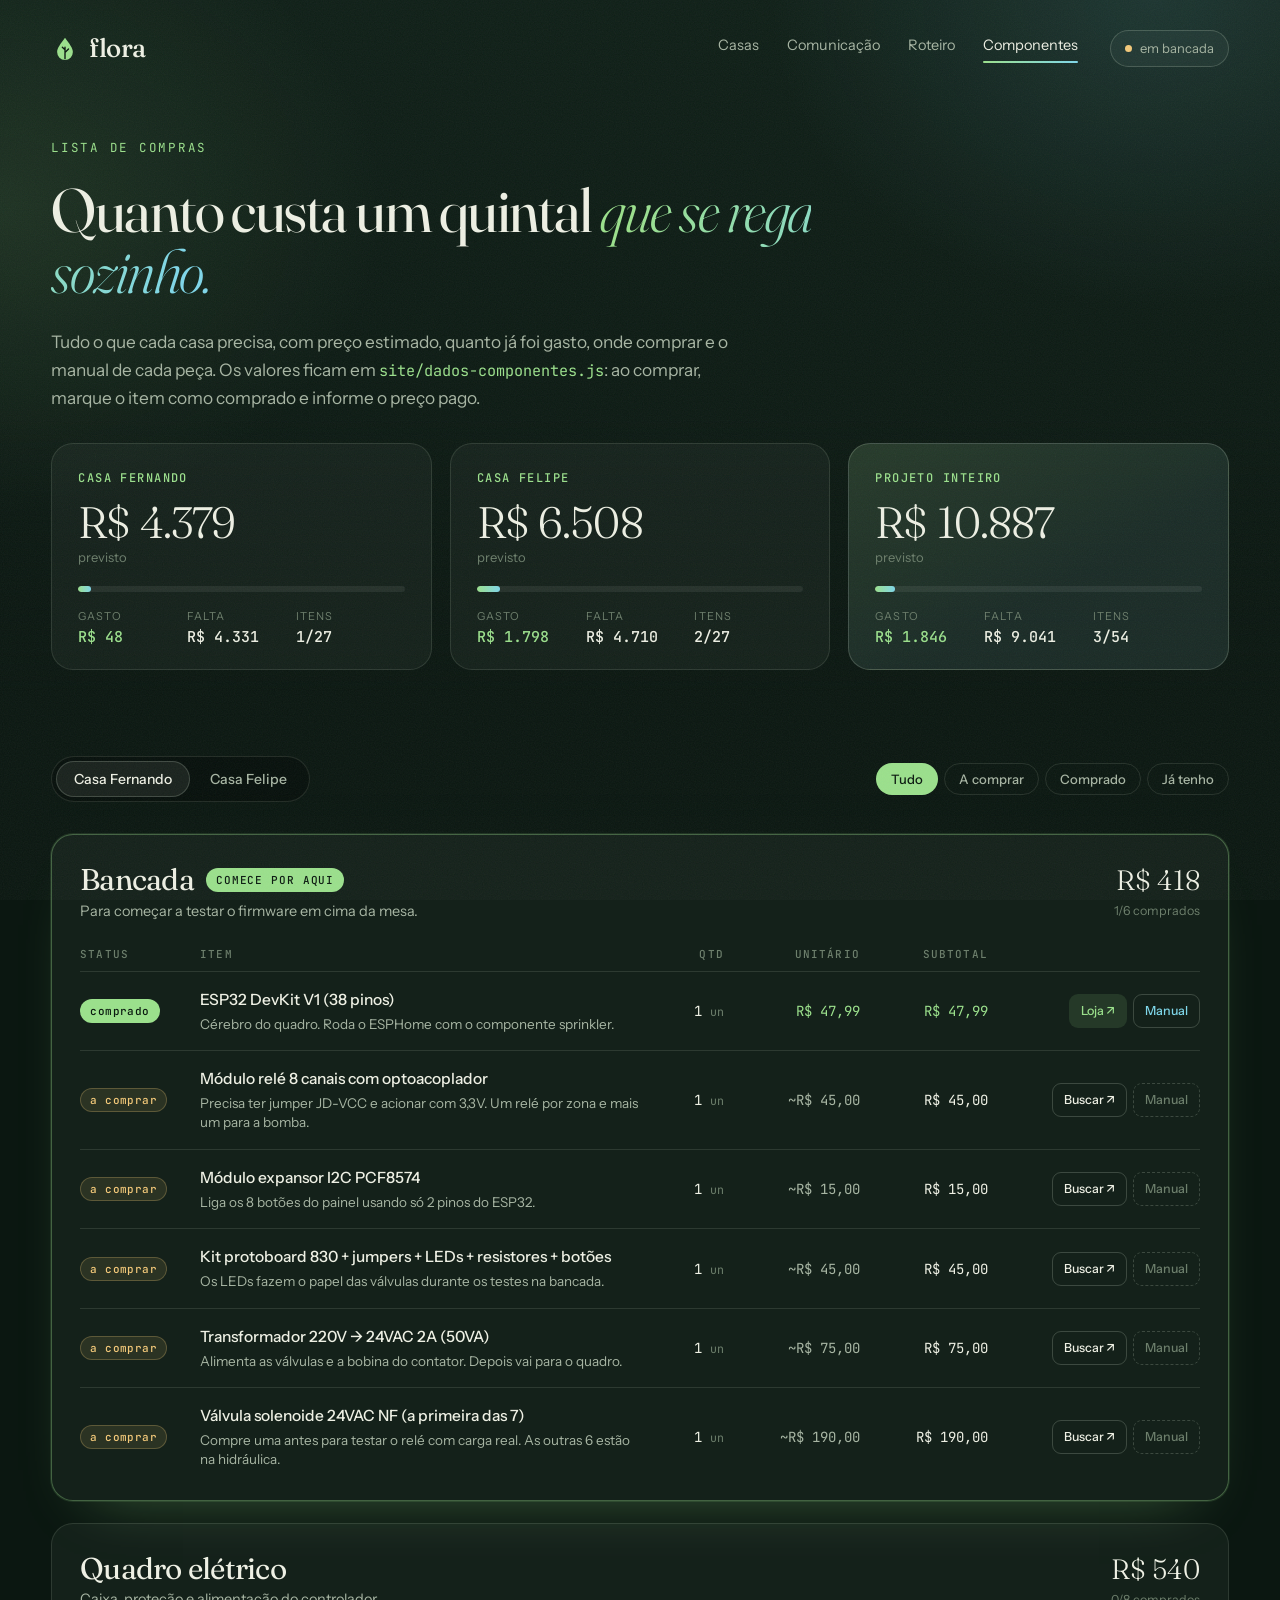
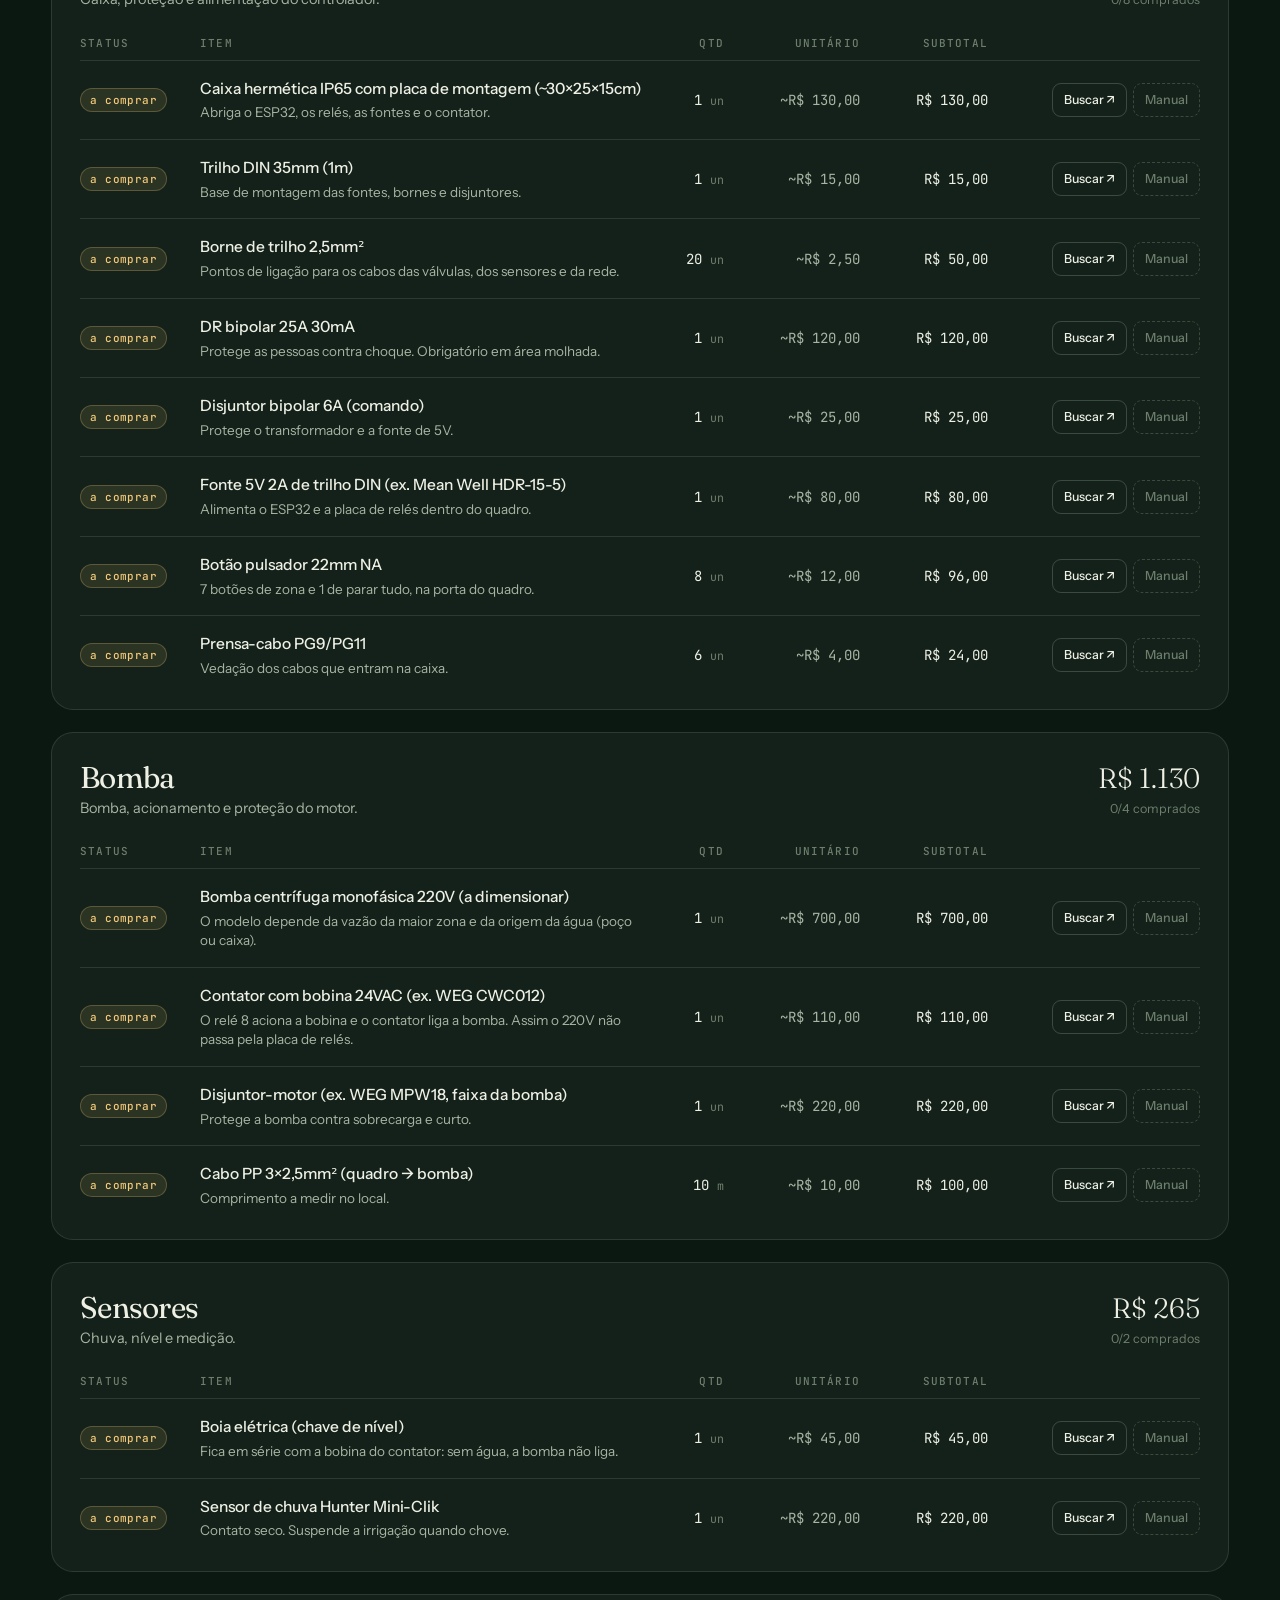
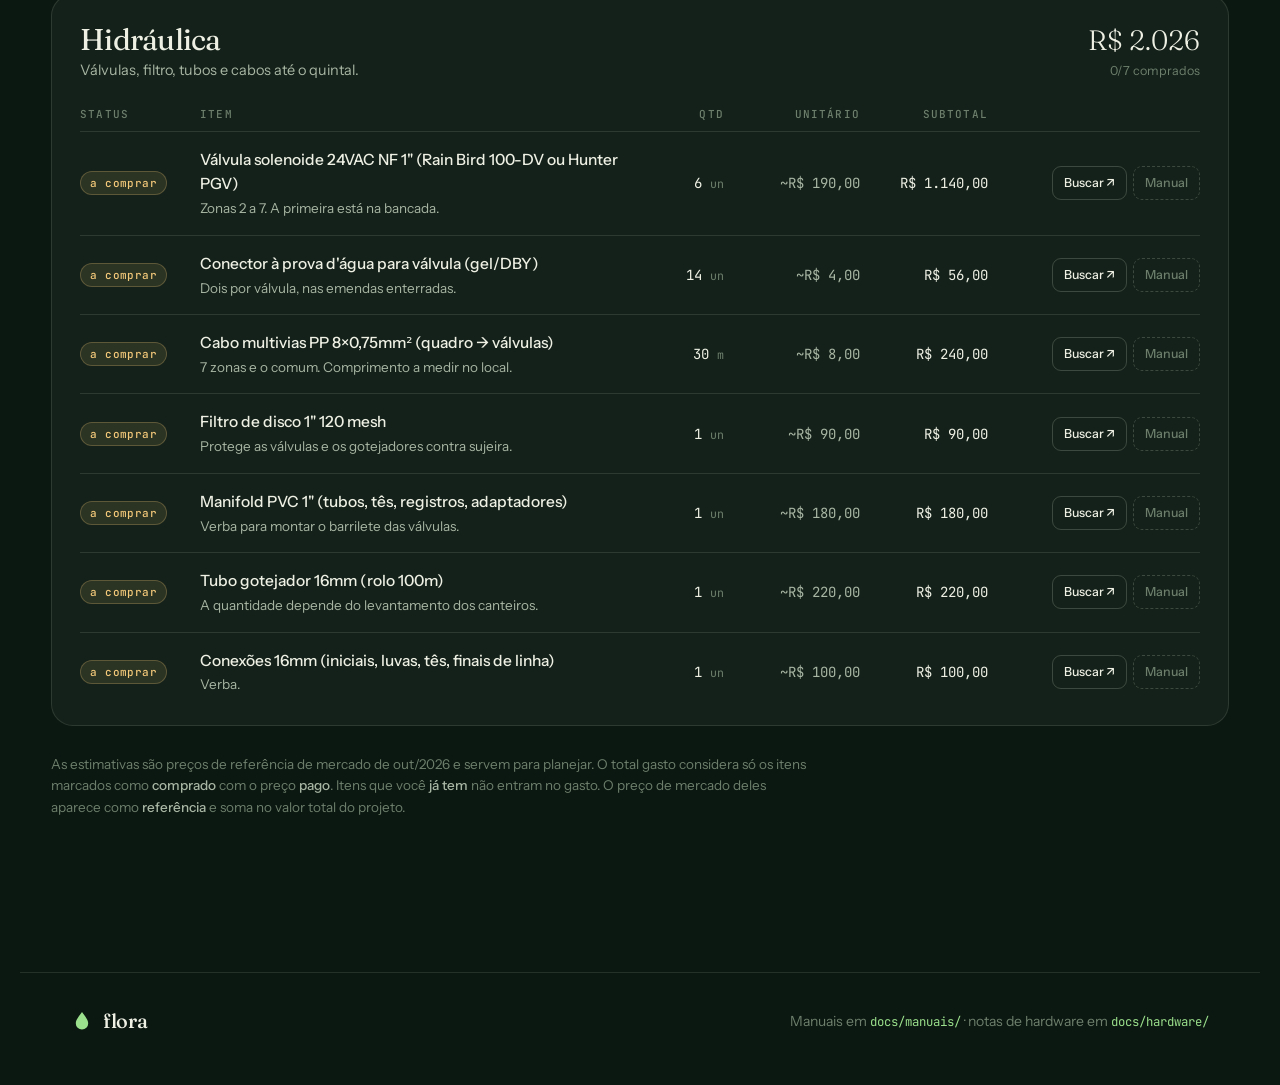
==== commit 70a11f46: "refactor: renomeia as casas para Casa Fernando e Casa Felipe - casa do pai → Casa Fernando (site A, " ====
--- a/site/componentes.html
+++ b/site/componentes.html
@@ -45,8 +45,8 @@
   <main class="bom">
     <div class="bom-bar">
       <div class="tabs tabs-lg" role="tablist" id="siteTabs">
-        <button class="tab is-active" role="tab" data-site="pai">Casa do pai</button>
-        <button class="tab" role="tab" data-site="amigo">Casa do amigo</button>
+        <button class="tab is-active" role="tab" data-site="fernando">Casa Fernando</button>
+        <button class="tab" role="tab" data-site="felipe">Casa Felipe</button>
       </div>
       <div class="filters" id="filters">
         <button class="filter is-active" data-status="todos">Tudo</button>
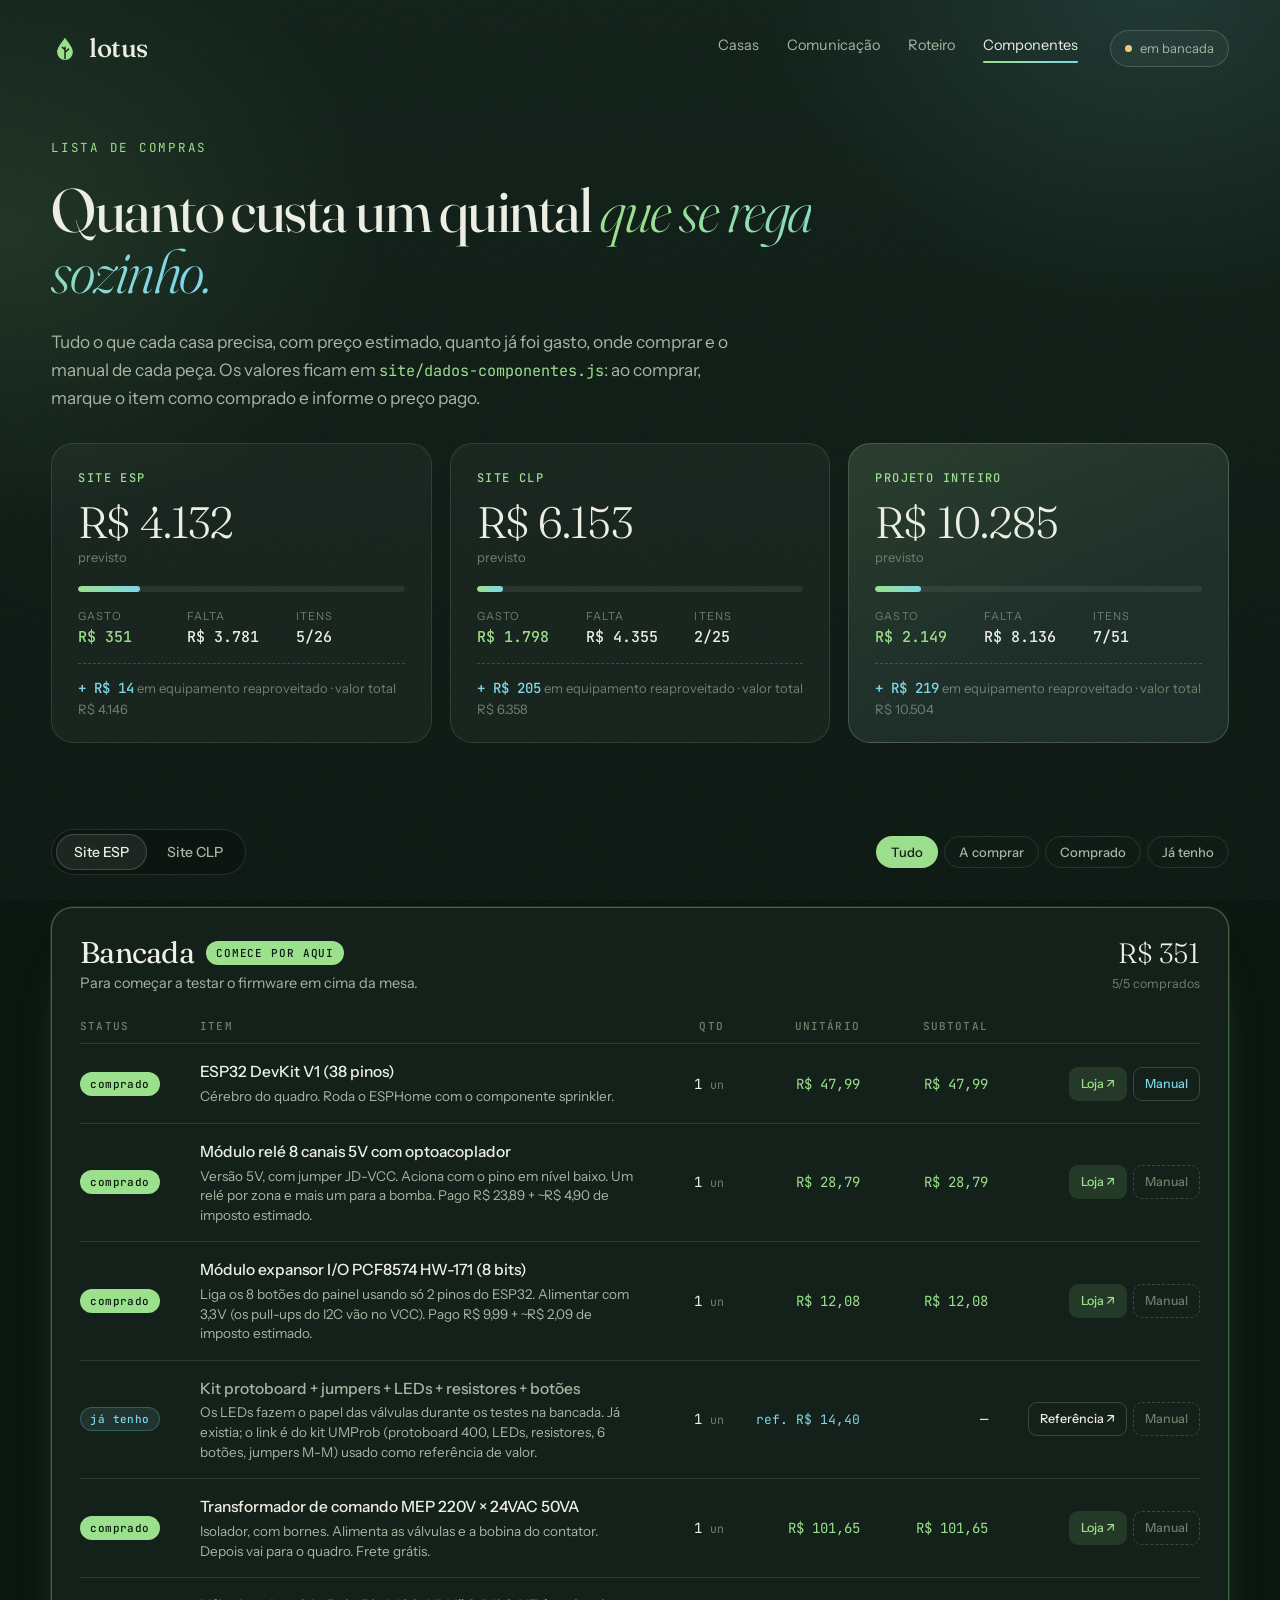
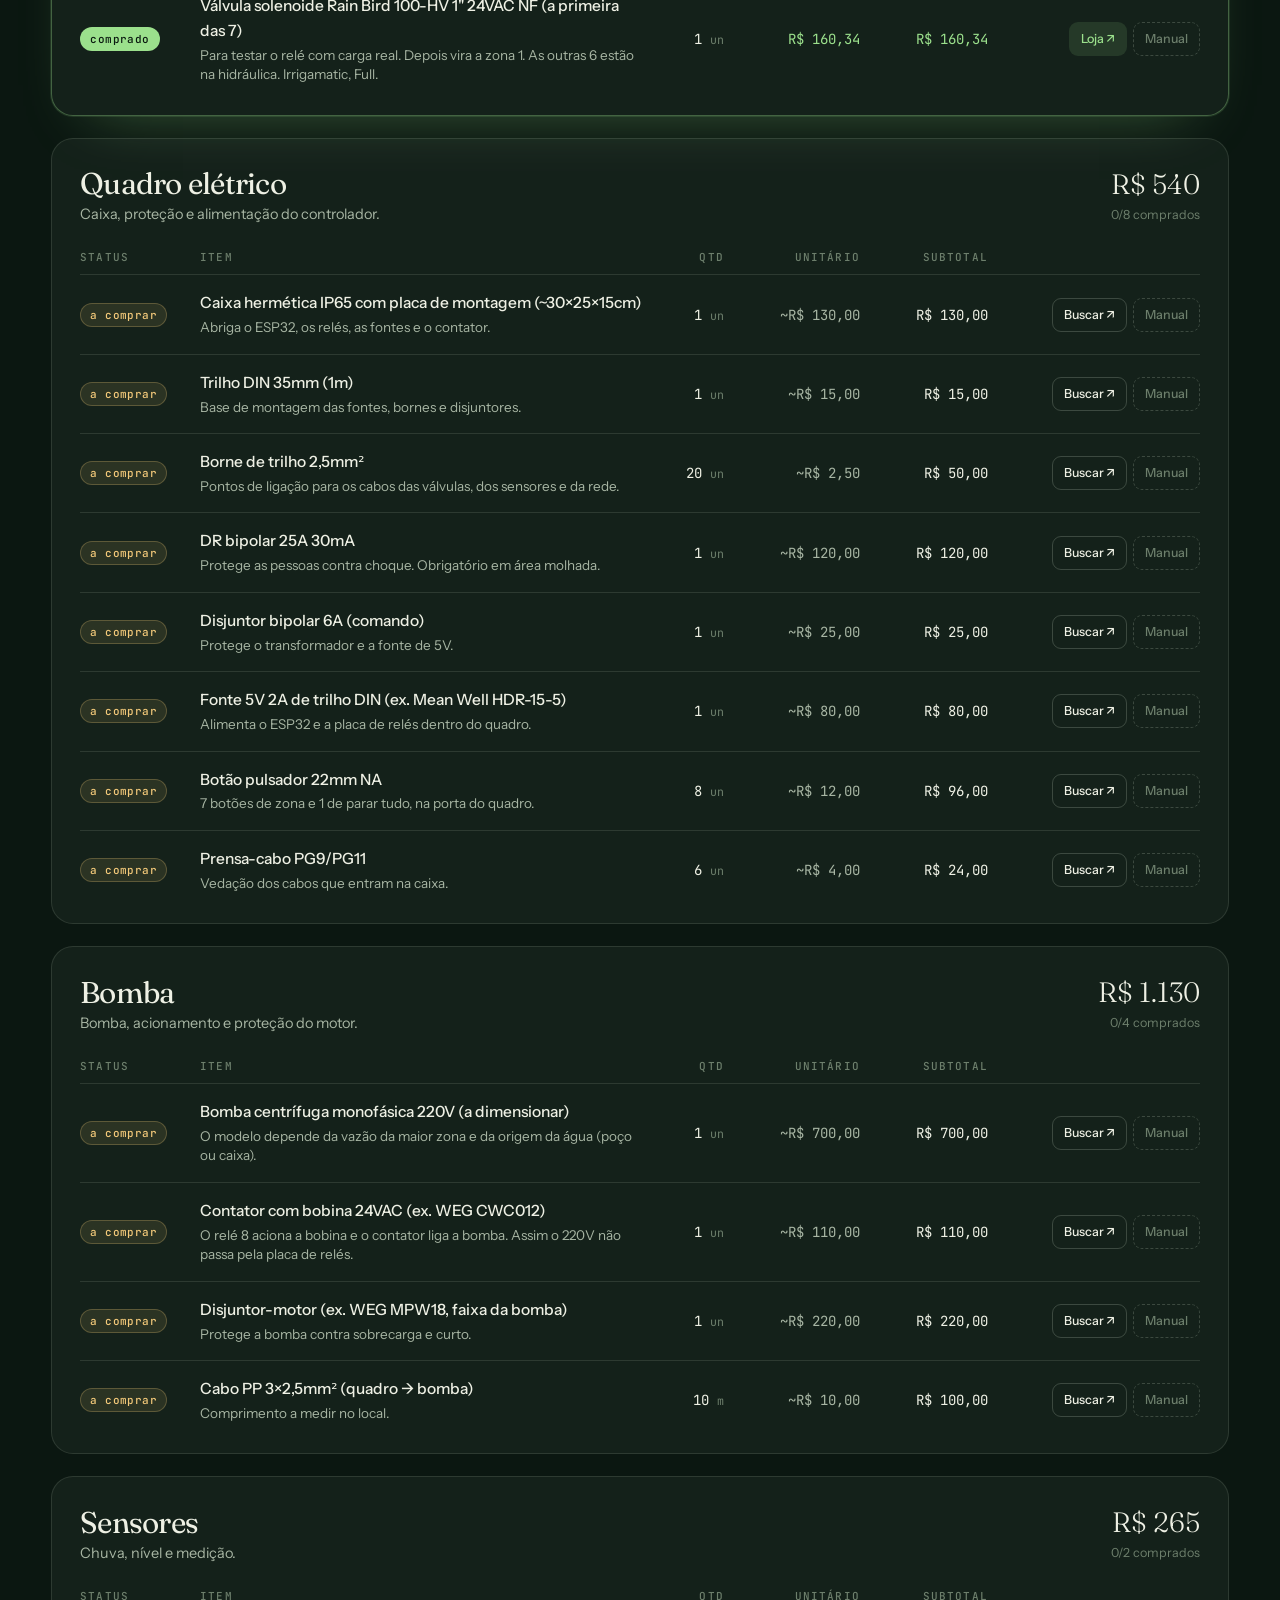
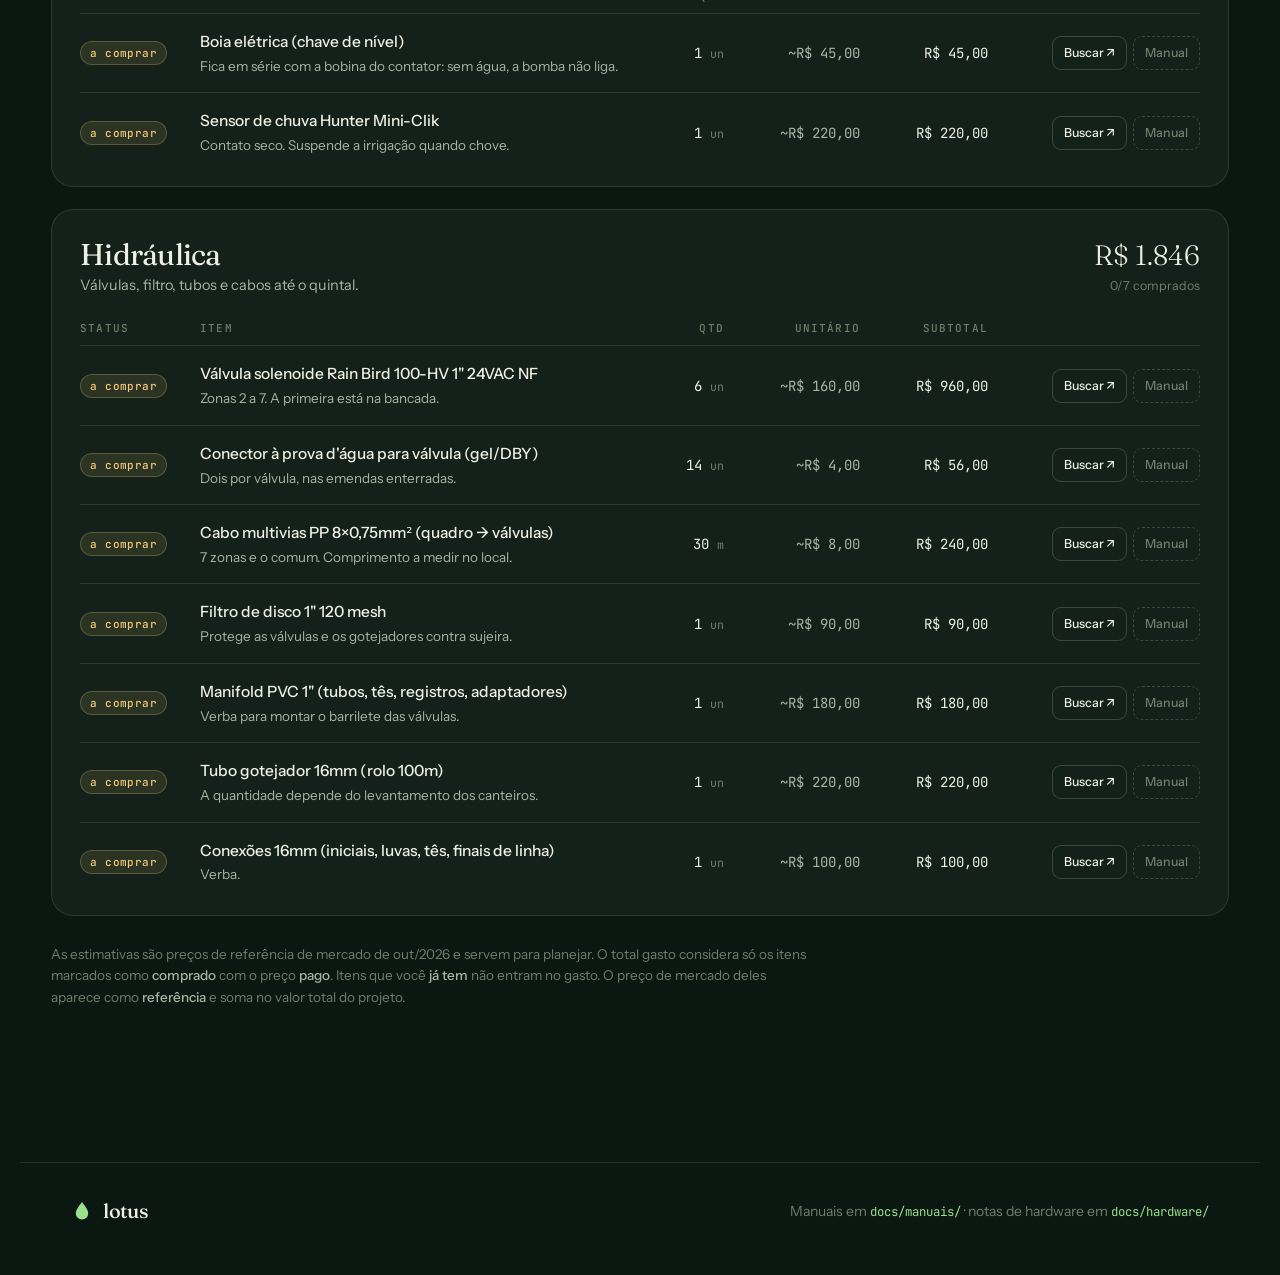
==== commit d62ac550: "refactor: Renomeia o projeto de flora para lotus O projeto passa a se chamar Lótus, e o prefixo do c" ====
--- a/site/componentes.html
+++ b/site/componentes.html
@@ -3,8 +3,8 @@
 <head>
   <meta charset="utf-8">
   <meta name="viewport" content="width=device-width, initial-scale=1">
-  <title>Flora · Componentes</title>
-  <meta name="description" content="Lista de compras das duas casas do Flora, com preço estimado, quanto já foi gasto, onde comprar e o manual de cada peça.">
+  <title>Lótus · Componentes</title>
+  <meta name="description" content="Lista de compras das duas casas do Lótus, com preço estimado, quanto já foi gasto, onde comprar e o manual de cada peça.">
   <link rel="icon" href="data:image/svg+xml,<svg xmlns='http://www.w3.org/2000/svg' viewBox='0 0 32 32'><path d='M16 3c5 7 9 11.5 9 16.5A9 9 0 0 1 7 19.5C7 14.5 11 10 16 3z' fill='%238fd18a'/></svg>">
   <link rel="preconnect" href="https://fonts.googleapis.com">
   <link rel="preconnect" href="https://fonts.gstatic.com" crossorigin>
@@ -18,7 +18,7 @@
     <nav class="nav">
       <a class="brand" href="index.html">
         <svg viewBox="0 0 32 32" aria-hidden="true"><path d="M16 3c5 7 9 11.5 9 16.5A9 9 0 0 1 7 19.5C7 14.5 11 10 16 3z"/><path class="vein" d="M16 27V14m0 6 4-4m-4 1-3-3"/></svg>
-        flora
+        lotus
       </a>
       <ul class="nav-links">
         <li><a href="index.html#casas">Casas</a></li>
@@ -45,8 +45,8 @@
   <main class="bom">
     <div class="bom-bar">
       <div class="tabs tabs-lg" role="tablist" id="siteTabs">
-        <button class="tab is-active" role="tab" data-site="fernando">Casa Fernando</button>
-        <button class="tab" role="tab" data-site="felipe">Casa Felipe</button>
+        <button class="tab is-active" role="tab" data-site="esp">Site ESP</button>
+        <button class="tab" role="tab" data-site="clp">Site CLP</button>
       </div>
       <div class="filters" id="filters">
         <button class="filter is-active" data-status="todos">Tudo</button>
@@ -69,7 +69,7 @@
   <footer class="footer">
     <a class="brand brand-sm" href="index.html">
       <svg viewBox="0 0 32 32" aria-hidden="true"><path d="M16 3c5 7 9 11.5 9 16.5A9 9 0 0 1 7 19.5C7 14.5 11 10 16 3z"/></svg>
-      flora
+      lotus
     </a>
     <span>Manuais em <code>docs/manuais/</code> · notas de hardware em <code>docs/hardware/</code></span>
   </footer>
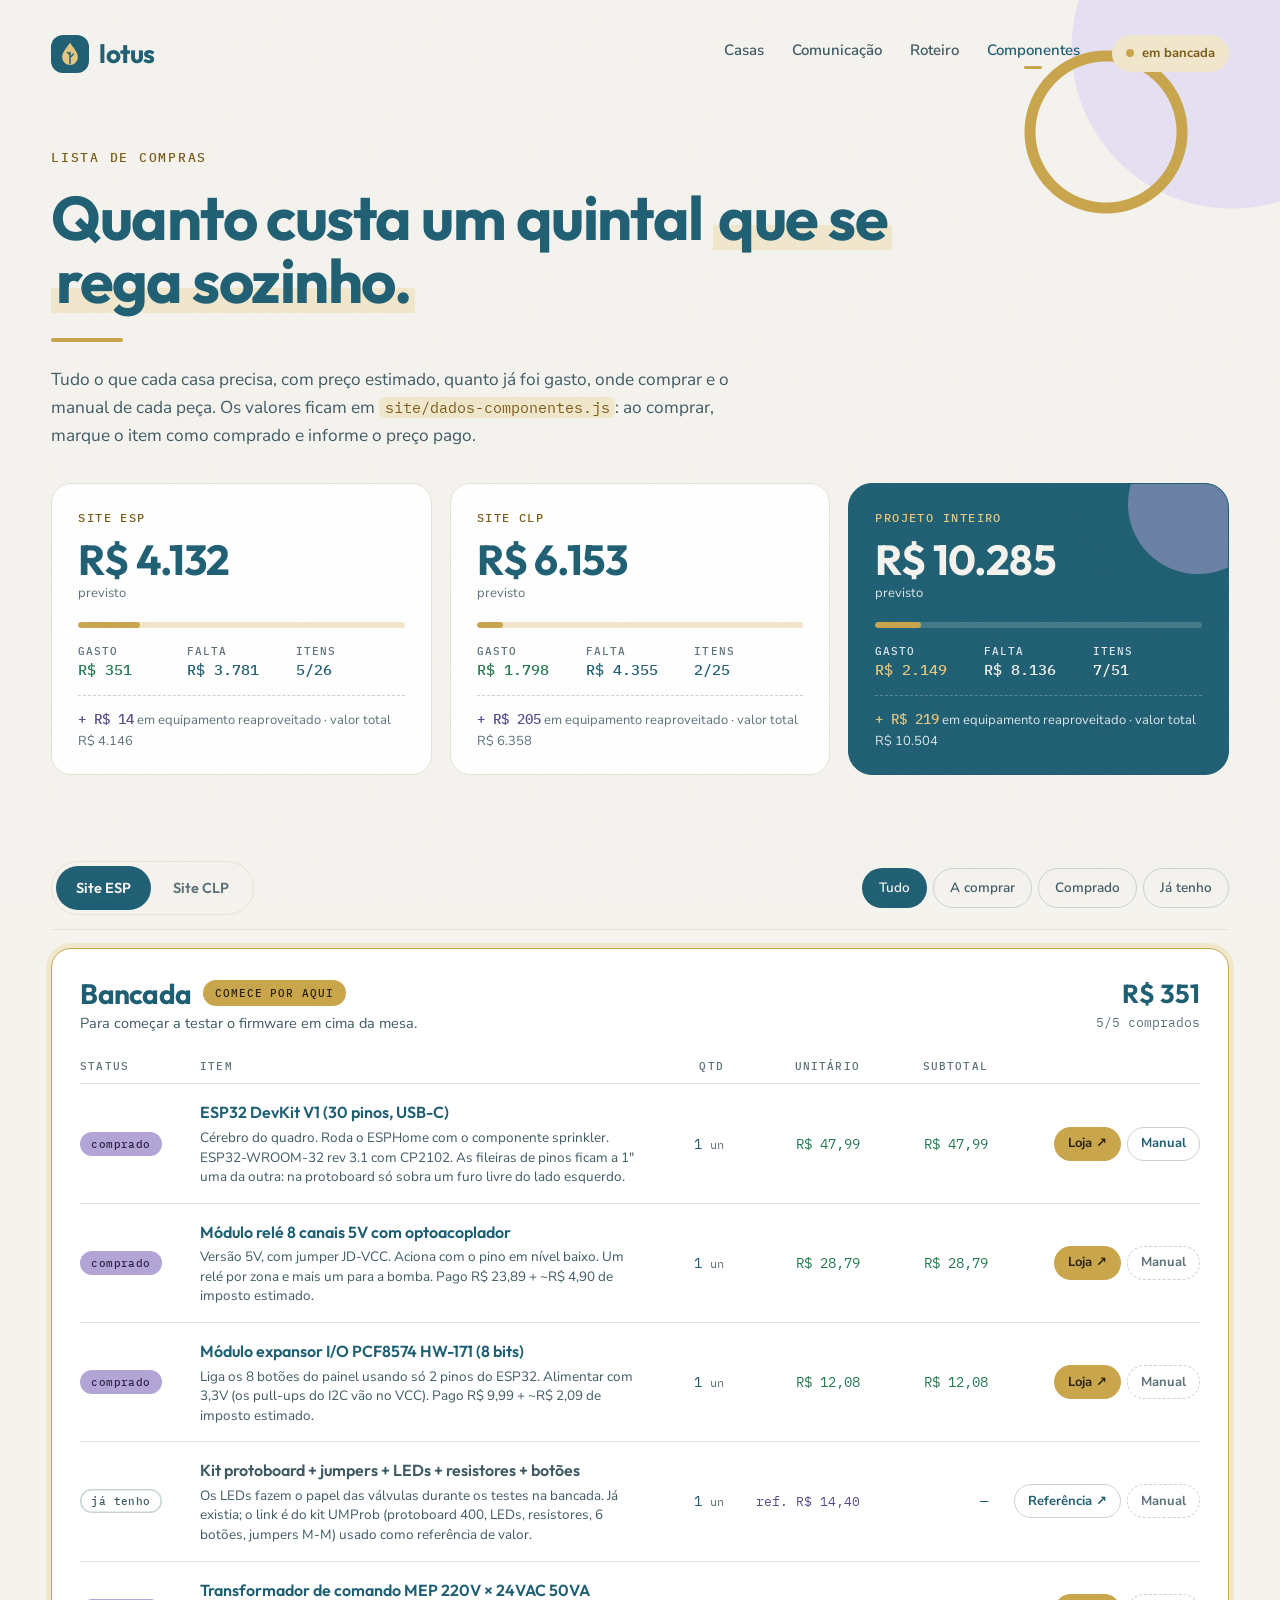
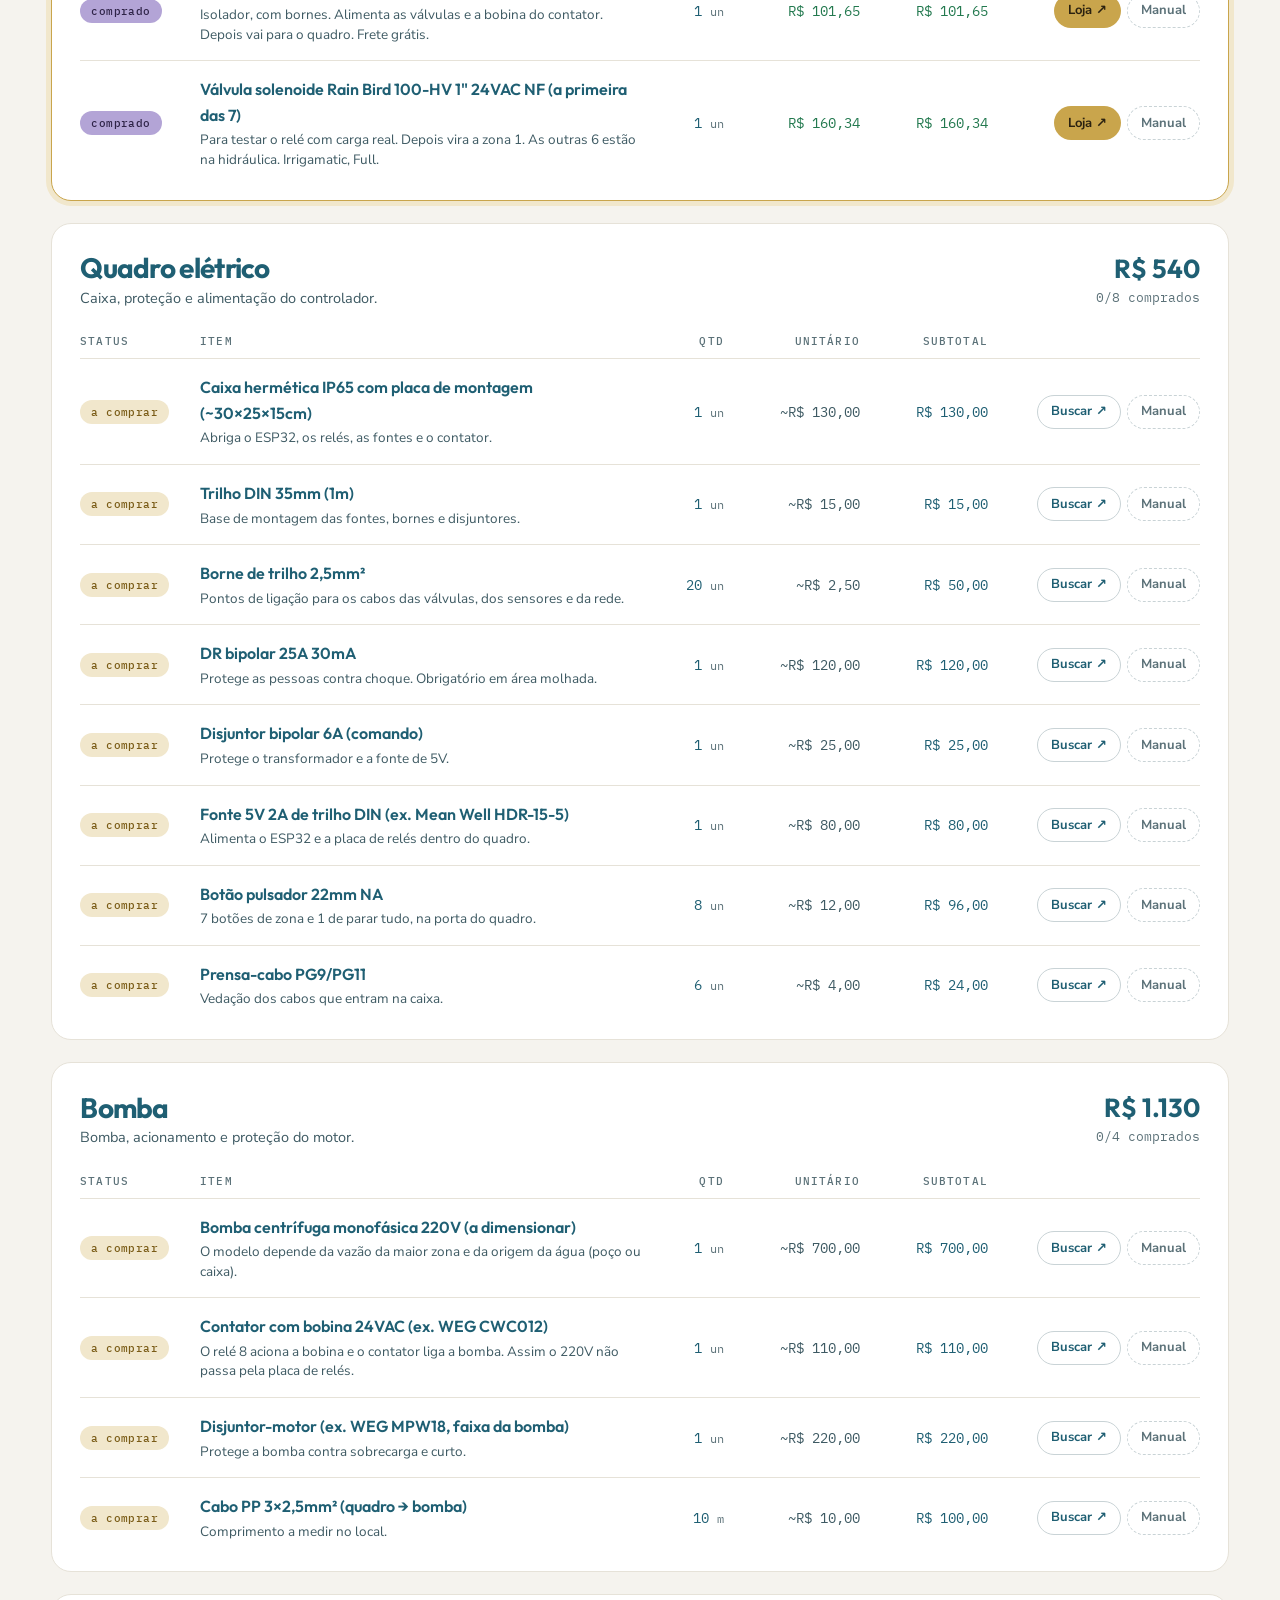
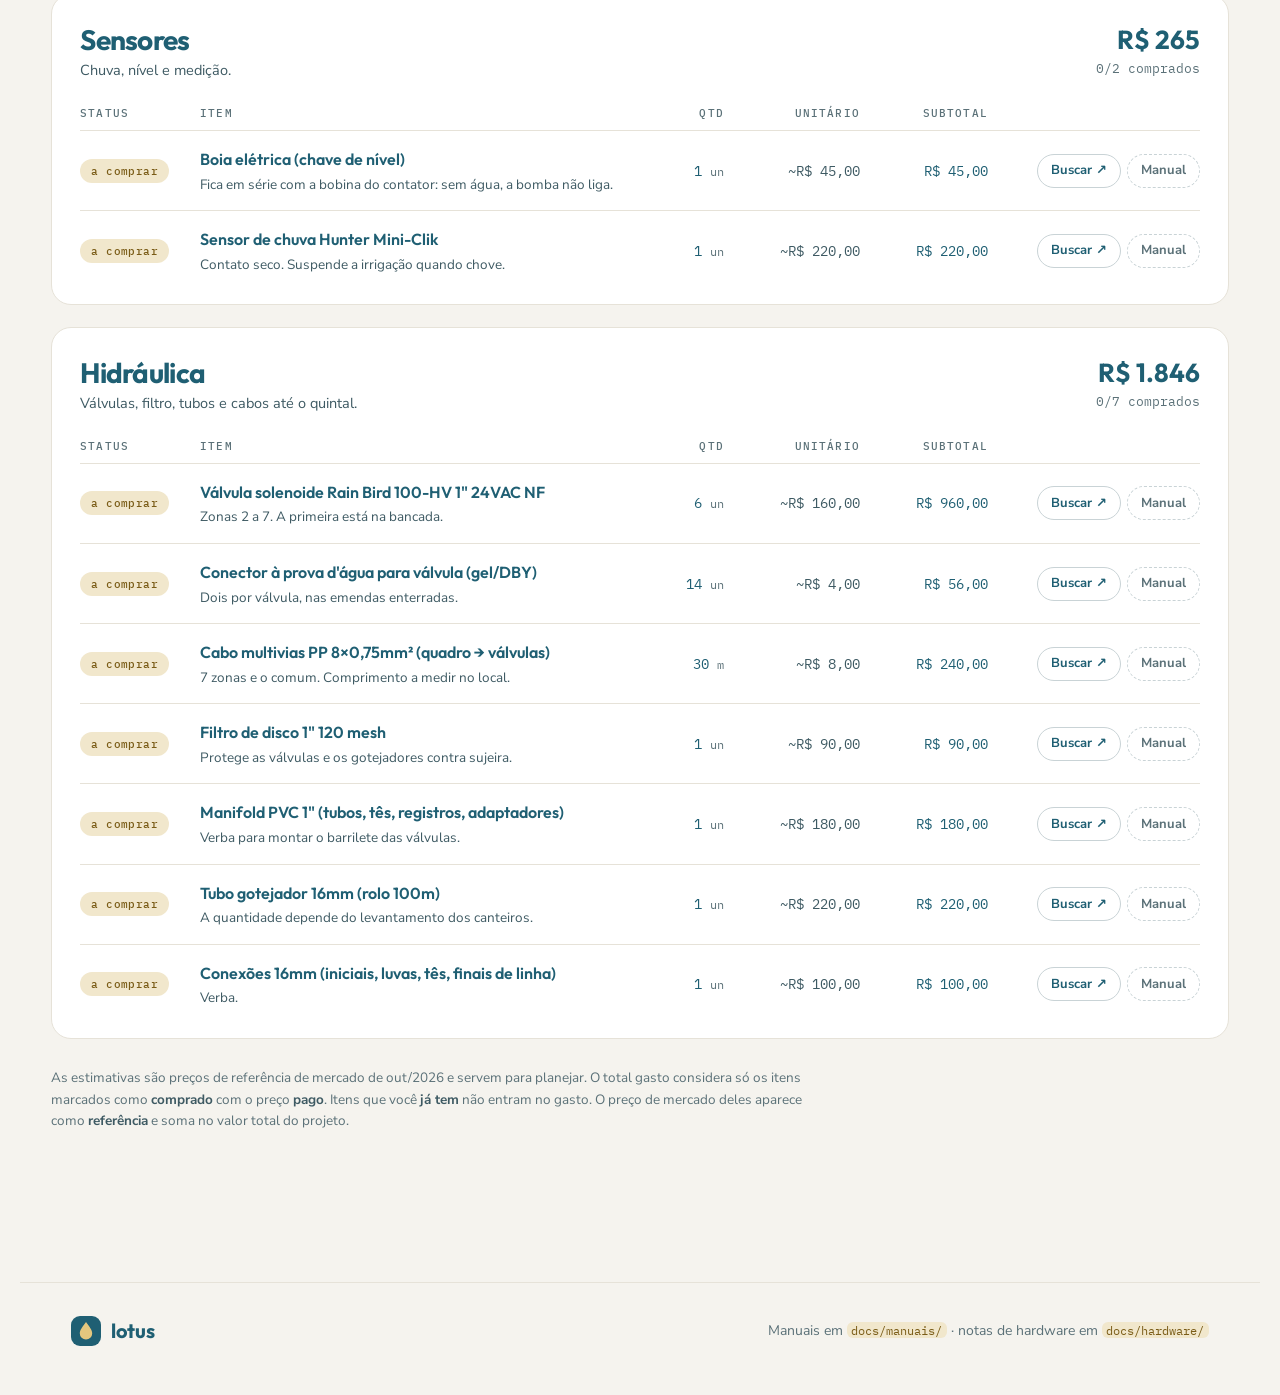
==== commit 08f1550f: "style(site): Aplica a paleta e as fontes do app Lótus ao site O site ainda usava o tema escuro verde" ====
--- a/site/componentes.html
+++ b/site/componentes.html
@@ -5,10 +5,10 @@
   <meta name="viewport" content="width=device-width, initial-scale=1">
   <title>Lótus · Componentes</title>
   <meta name="description" content="Lista de compras das duas casas do Lótus, com preço estimado, quanto já foi gasto, onde comprar e o manual de cada peça.">
-  <link rel="icon" href="data:image/svg+xml,<svg xmlns='http://www.w3.org/2000/svg' viewBox='0 0 32 32'><path d='M16 3c5 7 9 11.5 9 16.5A9 9 0 0 1 7 19.5C7 14.5 11 10 16 3z' fill='%238fd18a'/></svg>">
+  <link rel="icon" href="data:image/svg+xml,<svg xmlns='http://www.w3.org/2000/svg' viewBox='0 0 32 32'><path d='M16 3c5 7 9 11.5 9 16.5A9 9 0 0 1 7 19.5C7 14.5 11 10 16 3z' fill='%231F5F73'/></svg>">
   <link rel="preconnect" href="https://fonts.googleapis.com">
   <link rel="preconnect" href="https://fonts.gstatic.com" crossorigin>
-  <link href="https://fonts.googleapis.com/css2?family=Fraunces:ital,opsz,wght@0,9..144,300..600;1,9..144,300..600&family=Instrument+Sans:wght@400;500;600&family=JetBrains+Mono:wght@400;500&display=swap" rel="stylesheet">
+  <link href="https://fonts.googleapis.com/css2?family=Outfit:wght@500;600;700&family=Nunito+Sans:ital,wght@0,400;0,600;0,700;1,400&family=IBM+Plex+Mono:wght@400;500&display=swap" rel="stylesheet">
   <link rel="stylesheet" href="style.css">
 </head>
 <body class="page-bom">
--- a/site/style.css
+++ b/site/style.css
@@ -1,26 +1,72 @@
 @property --p { syntax: "<number>"; inherits: false; initial-value: 0; }
 
 /* ============ Tokens ============ */
+/* Paleta do app Lótus (canvas "Lótus — App"): petróleo, creme, dourado e lilás. */
 :root {
-  --bg: #0b1711;
-  --bg-2: #0f1f17;
-  --surface: rgba(232, 240, 226, 0.045);
-  --surface-2: rgba(232, 240, 226, 0.08);
-  --line: rgba(220, 236, 214, 0.12);
-  --line-2: rgba(220, 236, 214, 0.2);
-  --text: #eef0e4;
-  --muted: #a7b5a3;
-  --faint: #6d7f6c;
-  --leaf: #9be08c;
-  --leaf-deep: #4f9a52;
-  --water: #7fd7ea;
-  --sun: #f3c97a;
-  --serif: "Fraunces", Georgia, serif;
-  --sans: "Instrument Sans", system-ui, sans-serif;
-  --mono: "JetBrains Mono", ui-monospace, monospace;
-  --radius: 22px;
+  --petroleo: #1F5F73;
+  --petroleo-escuro: #164756;
+  --creme: #F5F3EE;
+  --dourado: #C9A54C;
+  --dourado-claro: #E4C77E;
+  --sobre-dourado: #2B2210;
+  --lilas: #B3A4D6;
+  --sobre-lilas: #2E2347;
+  --verde: #2E9D6B;
+
+  --bg: var(--creme);
+  --card: #FFFFFF;
+  --text: var(--petroleo);
+  --text-2: #3E5A63;
+  --text-3: #5B7178;
+  --line: #E6E2D8;
+  --line-2: #C9D3D6;
+  --gold-text: #7A5C17;
+  --gold-soft: #F1E7CC;
+  --lilac-soft: #E6E0F3;
+  --lilac-text: #5A4A8A;
+  --ok-text: #23794F;
+  --code-bg: #0C1F25;
+  --shadow: 0 30px 60px -34px rgba(31, 95, 115, .38);
+
+  /* cartão de destaque: petróleo nos dois temas */
+  --destaque: var(--petroleo);
+  --sobre-destaque: var(--creme);
+  --destaque-sub: #DDE7EA;
+  --miolo: #12303A;
+
+  /* gotas de chuva (r, g, b) */
+  --rain: 31, 95, 115;
+
+  --display: "Outfit", system-ui, sans-serif;
+  --sans: "Nunito Sans", system-ui, sans-serif;
+  --mono: "IBM Plex Mono", ui-monospace, monospace;
+  --radius: 20px;
   --gutter: clamp(16px, 4vw, 56px);
   --max: 1240px;
+  color-scheme: light;
+}
+
+@media (prefers-color-scheme: dark) {
+  :root {
+    --bg: #0C1F25;
+    --card: #12303A;
+    --text: #EEF0EA;
+    --text-2: #C4D1D4;
+    --text-3: #9DB0B5;
+    --line: #1E4250;
+    --line-2: #2C5566;
+    --gold-text: #E4C77E;
+    --gold-soft: rgba(228, 199, 126, .14);
+    --lilas: #CFC4EC;
+    --lilac-soft: rgba(207, 196, 236, .14);
+    --lilac-text: #CFC4EC;
+    --ok-text: #5CC594;
+    --code-bg: #081519;
+    --shadow: 0 30px 60px -30px rgba(0, 0, 0, .6);
+    --miolo: #0C1F25;
+    --rain: 170, 205, 216;
+    color-scheme: dark;
+  }
 }
 
 *, *::before, *::after { box-sizing: border-box; }
@@ -36,8 +82,13 @@
   overflow-x: hidden;
 }
 a { color: inherit; text-decoration: none; }
-code { font-family: var(--mono); font-size: 0.88em; color: var(--leaf); }
-em { font-style: italic; }
+code {
+  font-family: var(--mono); font-size: 0.86em;
+  color: var(--gold-text);
+  background: var(--gold-soft);
+  padding: .08em .38em; border-radius: 6px;
+}
+em { font-style: normal; }
 
 /* ============ Ambiente ============ */
 #rain {
@@ -50,7 +101,7 @@
   position: fixed; inset: 0;
   pointer-events: none;
   z-index: 50;
-  opacity: 0.06;
+  opacity: 0.035;
   background-image: url("data:image/svg+xml,%3Csvg xmlns='http://www.w3.org/2000/svg' width='160' height='160'%3E%3Cfilter id='n'%3E%3CfeTurbulence type='fractalNoise' baseFrequency='0.85' numOctaves='3' stitchTiles='stitch'/%3E%3C/filter%3E%3Crect width='100%25' height='100%25' filter='url(%23n)'/%3E%3C/svg%3E");
 }
 header, main, footer { position: relative; z-index: 2; }
@@ -62,21 +113,26 @@
   display: flex;
   flex-direction: column;
   padding: 0 var(--gutter);
+  overflow: hidden;
+}
+.hero::before {
+  /* enfeites do canvas: círculo lilás e anel dourado */
+  content: "";
+  position: absolute;
+  top: 9%; right: -140px;
+  width: 520px; height: 520px;
+  pointer-events: none;
   background:
-    linear-gradient(180deg, transparent 72%, var(--bg) 100%),
-    radial-gradient(60vw 60vw at 85% 15%, rgba(127, 215, 234, 0.13), transparent 60%),
-    radial-gradient(70vw 70vw at 5% 95%, rgba(155, 224, 140, 0.14), transparent 60%),
-    radial-gradient(40vw 40vw at 50% 50%, rgba(243, 201, 122, 0.04), transparent 70%),
-    linear-gradient(180deg, var(--bg-2), var(--bg));
-  overflow: hidden;
+    radial-gradient(circle at 22% 18%, transparent 86px, var(--dourado) 87px, var(--dourado) 98px, transparent 99px),
+    radial-gradient(circle at 62% 62%, var(--lilac-soft) 0 196px, transparent 197px);
 }
 .hero::after {
   /* curvas de nível, como um mapa do terreno */
   content: "";
   position: absolute; inset: 0;
   pointer-events: none;
-  opacity: 0.35;
-  background-image: url("data:image/svg+xml,%3Csvg xmlns='http://www.w3.org/2000/svg' viewBox='0 0 800 800'%3E%3Cg fill='none' stroke='%239be08c' stroke-opacity='.10'%3E%3Cpath d='M-50 620c120-60 220 30 340-20s170-170 300-150 180 120 260 90'/%3E%3Cpath d='M-50 660c130-60 230 40 350-10s180-170 300-140 170 130 250 100'/%3E%3Cpath d='M-50 700c140-60 240 50 360 0s180-160 300-130 170 130 240 110'/%3E%3Cpath d='M-50 740c150-60 250 60 370 10s180-150 300-120 160 130 230 120'/%3E%3Cpath d='M-50 160c100 40 200-60 320-30s150 140 280 120 190-90 300-60'/%3E%3Cpath d='M-50 120c110 40 210-60 330-30s150 130 280 110 190-90 290-60'/%3E%3Cpath d='M-50 80c120 40 220-60 340-30s150 120 280 100 190-80 280-60'/%3E%3C/g%3E%3C/svg%3E");
+  opacity: 0.5;
+  background-image: url("data:image/svg+xml,%3Csvg xmlns='http://www.w3.org/2000/svg' viewBox='0 0 800 800'%3E%3Cg fill='none' stroke='%231F5F73' stroke-opacity='.10'%3E%3Cpath d='M-50 620c120-60 220 30 340-20s170-170 300-150 180 120 260 90'/%3E%3Cpath d='M-50 660c130-60 230 40 350-10s180-170 300-140 170 130 250 100'/%3E%3Cpath d='M-50 700c140-60 240 50 360 0s180-160 300-130 170 130 240 110'/%3E%3Cpath d='M-50 740c150-60 250 60 370 10s180-150 300-120 160 130 230 120'/%3E%3Cpath d='M-50 160c100 40 200-60 320-30s150 140 280 120 190-90 300-60'/%3E%3Cpath d='M-50 120c110 40 210-60 330-30s150 130 280 110 190-90 290-60'/%3E%3Cpath d='M-50 80c120 40 220-60 340-30s150 120 280 100 190-80 280-60'/%3E%3C/g%3E%3C/svg%3E");
   background-size: cover;
   mask-image: linear-gradient(180deg, #000 0%, #000 70%, transparent 100%);
 }
@@ -90,44 +146,46 @@
 }
 .brand {
   display: inline-flex; align-items: center; gap: 10px;
-  font-family: var(--serif);
-  font-size: 26px; font-weight: 500;
+  font-family: var(--display);
+  font-size: 26px; font-weight: 700;
   letter-spacing: -0.02em;
 }
-.brand svg { width: 28px; height: 28px; }
-.brand svg path { fill: var(--leaf); }
-.brand svg .vein { fill: none; stroke: var(--bg); stroke-width: 1.6; stroke-linecap: round; }
+.brand svg {
+  width: 38px; height: 38px; padding: 5px;
+  border-radius: 12px;
+  background: var(--petroleo);
+}
+.brand svg path { fill: var(--dourado-claro); }
+.brand svg .vein { fill: none; stroke: var(--petroleo); stroke-width: 1.6; stroke-linecap: round; }
 .nav-links {
   display: flex; gap: 28px;
   list-style: none; margin: 0 0 0 auto; padding: 0;
-  font-size: 14.5px; color: var(--muted);
-}
-.nav-links a { transition: color .2s; }
+  font-size: 15px; font-weight: 600; color: var(--text-2);
+}
+.nav-links a { display: inline-block; padding: 10px 0; transition: color .2s; }
 .nav-links a:hover { color: var(--text); }
 .nav-pill {
   display: inline-flex; align-items: center; gap: 8px;
-  padding: 7px 14px;
-  border: 1px solid var(--line-2);
+  padding: 8px 14px;
   border-radius: 999px;
-  font-size: 13px; color: var(--muted);
-  background: var(--surface);
-  backdrop-filter: blur(8px);
+  font-size: 13px; font-weight: 700; color: var(--gold-text);
+  background: var(--gold-soft);
 }
 .dot {
-  width: 7px; height: 7px; border-radius: 50%;
-  background: var(--leaf);
-  box-shadow: 0 0 0 0 rgba(155, 224, 140, .6);
+  width: 8px; height: 8px; border-radius: 50%;
+  background: var(--verde);
+  box-shadow: 0 0 0 0 rgba(46, 157, 107, .55);
   animation: pulse 2.4s infinite;
 }
-.nav-pill .dot { background: var(--sun); animation-name: pulse-sun; }
-@keyframes pulse { 70% { box-shadow: 0 0 0 8px rgba(155, 224, 140, 0); } 100% { box-shadow: 0 0 0 0 rgba(155, 224, 140, 0); } }
-@keyframes pulse-sun { 0% { box-shadow: 0 0 0 0 rgba(243, 201, 122, .55); } 70% { box-shadow: 0 0 0 8px rgba(243, 201, 122, 0); } 100% { box-shadow: 0 0 0 0 rgba(243, 201, 122, 0); } }
+.nav-pill .dot { background: var(--dourado); animation-name: pulse-sun; }
+@keyframes pulse { 70% { box-shadow: 0 0 0 8px rgba(46, 157, 107, 0); } 100% { box-shadow: 0 0 0 0 rgba(46, 157, 107, 0); } }
+@keyframes pulse-sun { 0% { box-shadow: 0 0 0 0 rgba(201, 165, 76, .6); } 70% { box-shadow: 0 0 0 8px rgba(201, 165, 76, 0); } 100% { box-shadow: 0 0 0 0 rgba(201, 165, 76, 0); } }
 
 .hero-grid {
   position: relative; z-index: 3;
   flex: 1;
   display: grid;
-  grid-template-columns: minmax(0, 1.12fr) minmax(0, 0.88fr);
+  grid-template-columns: minmax(0, 1.08fr) minmax(0, 0.92fr);
   align-items: center;
   gap: clamp(32px, 6vw, 96px);
   max-width: var(--max); width: 100%;
@@ -136,50 +194,52 @@
 }
 
 .eyebrow {
-  margin: 0 0 22px;
+  margin: 0 0 20px;
   font-family: var(--mono);
-  font-size: 12.5px;
+  font-size: 12.5px; font-weight: 500;
   letter-spacing: 0.14em;
   text-transform: uppercase;
-  color: var(--leaf);
-}
-h1, h2, h3 { font-family: var(--serif); font-weight: 400; letter-spacing: -0.025em; margin: 0; }
-h1 {
-  font-size: clamp(42px, 5.3vw, 80px);
-  line-height: 1;
-  font-variation-settings: "opsz" 144;
+  color: var(--gold-text);
+}
+h1, h2, h3 { font-family: var(--display); font-weight: 700; letter-spacing: -0.025em; margin: 0; }
+h1 { font-size: clamp(42px, 5.4vw, 78px); line-height: 1.02; }
+h1::after, .section-head h2::after {
+  /* traço dourado sob os títulos grandes */
+  content: "";
+  display: block;
+  width: 72px; height: 4px;
+  margin-top: 26px;
+  border-radius: 2px;
+  background: var(--dourado);
 }
 h1 em, h2 em {
-  font-style: italic;
-  font-weight: 300;
-  background: linear-gradient(100deg, var(--leaf) 10%, var(--water) 90%);
-  -webkit-background-clip: text; background-clip: text;
-  color: transparent;
-  padding-right: 0.06em;
+  padding: 0 .08em;
+  background: linear-gradient(transparent 60%, var(--gold-soft) 60%, var(--gold-soft) 92%, transparent 92%);
+  -webkit-box-decoration-break: clone; box-decoration-break: clone;
 }
 .lede {
   max-width: 540px;
-  margin: 26px 0 32px;
+  margin: 24px 0 34px;
   font-size: clamp(16px, 1.35vw, 18.5px);
-  color: var(--muted);
-}
-
-.cta { display: flex; flex-wrap: wrap; gap: 14px; align-items: center; }
+  color: var(--text-2);
+}
+
+.cta { display: flex; flex-wrap: wrap; gap: 12px; align-items: center; }
 .btn {
   display: inline-flex; align-items: center;
-  padding: 14px 24px;
+  height: 56px; padding: 0 28px;
   border-radius: 999px;
-  font-weight: 500; font-size: 15px;
-  transition: transform .2s, background .2s, box-shadow .2s;
+  font-family: var(--display); font-weight: 600; font-size: 16px;
+  transition: transform .2s, background .2s, box-shadow .2s, color .2s;
 }
 .btn-primary {
-  background: var(--leaf);
-  color: #0b1a10;
-  box-shadow: 0 10px 30px -10px rgba(155, 224, 140, .6);
-}
-.btn-primary:hover { transform: translateY(-2px); box-shadow: 0 16px 40px -12px rgba(155, 224, 140, .75); }
-.btn-ghost { color: var(--text); }
-.btn-ghost:hover { color: var(--leaf); }
+  background: var(--dourado);
+  color: var(--sobre-dourado);
+  box-shadow: 0 12px 28px -14px rgba(201, 165, 76, .9);
+}
+.btn-primary:hover { transform: translateY(-2px); box-shadow: 0 18px 36px -14px rgba(201, 165, 76, .95); }
+.btn-ghost { color: var(--text); box-shadow: inset 0 0 0 1.5px var(--line-2); }
+.btn-ghost:hover { box-shadow: inset 0 0 0 1.5px var(--text); }
 
 .stats {
   display: flex; gap: clamp(24px, 4vw, 56px);
@@ -189,34 +249,21 @@
 }
 .stats div { display: flex; flex-direction: column; }
 .stats dt {
-  font-family: var(--serif);
+  font-family: var(--mono);
   font-size: 40px; line-height: 1;
-  font-weight: 300;
-}
-.stats dd { margin: 8px 0 0; font-size: 13.5px; color: var(--faint); }
+  font-weight: 500;
+}
+.stats dd { margin: 8px 0 0; font-size: 14px; color: var(--text-3); }
 
 /* ============ Dispositivo simulado ============ */
 .device {
   position: relative;
-  padding: 22px;
+  padding: 20px;
   border-radius: 28px;
-  background:
-    linear-gradient(160deg, rgba(255,255,255,.09), rgba(255,255,255,.02) 40%),
-    rgba(14, 30, 22, 0.72);
-  border: 1px solid var(--line-2);
-  box-shadow:
-    0 40px 80px -30px rgba(0, 0, 0, .7),
-    0 0 0 1px rgba(0,0,0,.3),
-    inset 0 1px 0 rgba(255,255,255,.08);
-  backdrop-filter: blur(18px);
+  background: var(--card);
+  border: 1px solid var(--line);
+  box-shadow: var(--shadow);
   animation: float 8s ease-in-out infinite;
-}
-.device::before {
-  content: "";
-  position: absolute; inset: -40px;
-  z-index: -1;
-  background: radial-gradient(closest-side, rgba(155, 224, 140, .16), transparent);
-  filter: blur(20px);
 }
 @keyframes float { 50% { transform: translateY(-10px); } }
 
@@ -224,60 +271,72 @@
 .tabs {
   display: inline-flex; padding: 4px; gap: 2px;
   border-radius: 999px;
-  background: rgba(0,0,0,.28);
+  background: var(--bg);
   border: 1px solid var(--line);
 }
 .tab {
   border: 0; cursor: pointer;
-  padding: 7px 14px;
+  min-height: 36px; padding: 0 16px;
   border-radius: 999px;
   background: transparent;
-  color: var(--muted);
+  color: var(--text-3);
   font: 500 13px var(--mono);
   transition: background .25s, color .25s;
 }
-.tab.is-active { background: var(--surface-2); color: var(--text); box-shadow: inset 0 0 0 1px var(--line-2); }
-.online { display: inline-flex; align-items: center; gap: 8px; font-size: 12.5px; color: var(--leaf); font-family: var(--mono); }
+.tab:hover { color: var(--text); }
+.tab.is-active { background: var(--petroleo); color: var(--creme); }
+.online { display: inline-flex; align-items: center; gap: 8px; font: 500 12.5px var(--mono); color: var(--ok-text); }
 .device-hw {
-  margin: 16px 2px 18px;
+  margin: 14px 4px 16px;
   font-family: var(--mono); font-size: 12px;
-  color: var(--faint);
-}
-
+  color: var(--text-3);
+}
+
+/* cartão de destaque: petróleo, anel dourado e círculo lilás apagado */
 .now {
+  position: relative;
+  overflow: hidden;
   display: flex; align-items: center; gap: 22px;
-  padding: 18px;
-  border-radius: 20px;
-  background: rgba(0,0,0,.22);
-  border: 1px solid var(--line);
-}
+  padding: 20px;
+  border-radius: 24px;
+  background: var(--destaque);
+  color: var(--sobre-destaque);
+}
+.now::before {
+  content: "";
+  position: absolute;
+  width: 130px; height: 130px;
+  right: -36px; bottom: -48px;
+  border-radius: 50%;
+  background: var(--lilas);
+  opacity: .35;
+}
+.now > * { position: relative; }
 .ring {
   --p: 0;
   flex: none;
-  width: 104px; height: 104px;
+  width: 108px; height: 108px;
   border-radius: 50%;
   padding: 7px;
-  background:
-    conic-gradient(var(--water) calc(var(--p) * 1%), rgba(255,255,255,.07) 0);
+  background: conic-gradient(var(--dourado) calc(var(--p) * 1%), rgba(255, 255, 255, .14) 0);
   transition: --p .9s linear;
-  box-shadow: 0 0 40px -6px rgba(127, 215, 234, .35);
 }
 .ring-inner {
   width: 100%; height: 100%;
   border-radius: 50%;
-  background: #0d1c15;
+  background: var(--miolo);
   display: flex; flex-direction: column; align-items: center; justify-content: center;
 }
-.ring-time { font-family: var(--mono); font-size: 22px; font-weight: 500; letter-spacing: -0.02em; }
-.ring-label { font-size: 11px; color: var(--faint); text-transform: uppercase; letter-spacing: .12em; }
+.ring-time { font-family: var(--mono); font-size: 22px; font-weight: 500; color: var(--creme); }
+.ring-label { font: 500 10px var(--mono); color: var(--dourado-claro); text-transform: uppercase; letter-spacing: .12em; }
 .now-info { display: flex; flex-direction: column; min-width: 0; }
-.now-kicker { font-size: 12px; color: var(--water); font-family: var(--mono); letter-spacing: .06em; }
-.now-zone { font-family: var(--serif); font-weight: 400; font-size: 28px; line-height: 1.15; margin-top: 4px; }
-.now-sub { font-size: 13px; color: var(--muted); }
+.now-kicker { font-size: 14px; font-weight: 700; color: var(--dourado-claro); }
+.now-zone { font-family: var(--display); font-weight: 700; font-size: 26px; line-height: 1.12; margin-top: 4px; }
+.now-sub { font-size: 14px; color: var(--destaque-sub); }
 .flow { display: flex; gap: 5px; margin-top: 12px; height: 14px; align-items: flex-end; }
 .flow i {
   width: 4px; border-radius: 2px;
-  background: linear-gradient(var(--water), rgba(127,215,234,.2));
+  background: linear-gradient(var(--dourado-claro), rgba(228, 199, 126, .25));
   animation: bar 1.1s ease-in-out infinite;
 }
 .flow i:nth-child(2) { animation-delay: -.2s; }
@@ -286,34 +345,37 @@
 .flow i:nth-child(5) { animation-delay: -.9s; }
 @keyframes bar { 0%, 100% { height: 4px; } 50% { height: 14px; } }
 
+/* sequência de zonas */
 .zones {
   list-style: none; margin: 14px 0 0; padding: 0;
-  display: grid; gap: 6px;
+  display: grid; gap: 4px;
 }
 .zone {
   display: grid;
-  grid-template-columns: 22px 1fr auto;
+  grid-template-columns: 26px 1fr auto;
   align-items: center; gap: 12px;
-  padding: 6px 12px;
-  border-radius: 10px;
-  font-size: 13.5px;
-  color: var(--muted);
-  transition: background .4s, color .4s;
+  padding: 7px 12px;
+  border-radius: 14px;
+  border: 1.5px solid transparent;
+  font-size: 14px; font-weight: 600;
+  color: var(--text-2);
+  transition: background .4s, color .4s, border-color .4s;
 }
 .zone .z-ico {
-  width: 22px; height: 22px; border-radius: 7px;
+  width: 26px; height: 26px; border-radius: 8px;
   display: grid; place-items: center;
-  font: 500 11px var(--mono);
-  background: rgba(255,255,255,.05);
-  border: 1px solid var(--line);
-}
-.zone .z-meta { font-family: var(--mono); font-size: 12px; color: var(--faint); }
-.zone.is-done { color: var(--faint); }
-.zone.is-done .z-ico { background: rgba(155,224,140,.14); border-color: transparent; color: var(--leaf); }
-.zone.is-active { background: rgba(127,215,234,.08); color: var(--text); }
-.zone.is-active .z-ico { background: var(--water); color: #08201f; border-color: transparent; }
-.zone.is-active .z-meta { color: var(--water); }
-
+  font: 500 12px var(--mono);
+  color: var(--text-3);
+  border: 1px solid var(--line-2);
+}
+.zone .z-meta { font-family: var(--mono); font-size: 12px; font-weight: 400; color: var(--text-3); }
+.zone.is-done { color: var(--text-3); }
+.zone.is-done .z-ico { background: var(--lilas); border-color: transparent; color: var(--sobre-lilas); }
+.zone.is-active { background: var(--destaque); border-color: var(--dourado); color: var(--sobre-destaque); }
+.zone.is-active .z-ico { border-color: rgba(228, 199, 126, .5); color: var(--dourado-claro); }
+.zone.is-active .z-meta { color: var(--dourado-claro); }
+
+/* quadradinhos de sensor */
 .sensors {
   display: grid; grid-template-columns: repeat(4, 1fr); gap: 8px;
   margin-top: 14px; padding-top: 14px;
@@ -321,16 +383,16 @@
 }
 .sensor {
   display: flex; flex-direction: column;
-  padding: 9px 10px;
-  border-radius: 12px;
-  background: rgba(255,255,255,.03);
+  padding: 10px 11px;
+  border-radius: 14px;
+  background: var(--bg);
   min-width: 0;
 }
-.sensor span { font-size: 10px; color: var(--faint); text-transform: uppercase; letter-spacing: .1em; }
-.sensor b { font-weight: 500; font-size: 13.5px; white-space: nowrap; margin-top: 2px; }
-.sensor b.ok { color: var(--leaf); }
-.sensor b.water { color: var(--water); }
-.sensor b.sun { color: var(--sun); }
+.sensor span { font: 500 10px var(--mono); color: var(--text-3); text-transform: uppercase; letter-spacing: .1em; }
+.sensor b { font-family: var(--display); font-weight: 600; font-size: 14.5px; white-space: nowrap; margin-top: 2px; }
+.sensor b.ok { color: var(--ok-text); }
+.sensor b.water { color: var(--lilac-text); }
+.sensor b.sun { color: var(--gold-text); }
 
 .scroll-hint {
   position: absolute; left: 50%; bottom: 26px; z-index: 3;
@@ -343,7 +405,7 @@
   position: absolute; left: 50%; top: 8px;
   width: 4px; height: 8px; margin-left: -2px;
   border-radius: 2px;
-  background: var(--leaf);
+  background: var(--dourado);
   animation: drip 1.8s ease-in infinite;
 }
 @keyframes drip { 0% { opacity: 0; transform: translateY(0); } 30% { opacity: 1; } 100% { opacity: 0; transform: translateY(16px); } }
@@ -352,72 +414,76 @@
 .section {
   max-width: var(--max);
   margin: 0 auto;
-  padding: clamp(80px, 12vw, 160px) var(--gutter) 0;
-}
-.section-head { max-width: 760px; margin-bottom: 56px; }
-h2 { font-size: clamp(34px, 4.6vw, 62px); line-height: 1.04; }
-.section-lede { color: var(--muted); font-size: 17.5px; margin: 22px 0 0; max-width: 640px; }
+  padding: clamp(80px, 12vw, 150px) var(--gutter) 0;
+}
+.section-head { max-width: 760px; margin-bottom: 52px; }
+h2 { font-size: clamp(34px, 4.4vw, 58px); line-height: 1.06; }
+.section-head h2::after { margin-top: 22px; }
+.section-lede { color: var(--text-2); font-size: 17.5px; margin: 22px 0 0; max-width: 640px; }
+
+.site, .diagram, .contract, .principle, .group, .total {
+  background: var(--card);
+  border: 1px solid var(--line);
+  border-radius: var(--radius);
+}
 
 .sites { display: grid; grid-template-columns: repeat(2, minmax(0, 1fr)); gap: 24px; }
 .site {
   position: relative;
   display: flex; flex-direction: column;
-  padding: 36px;
-  border-radius: var(--radius);
-  background: linear-gradient(170deg, rgba(155,224,140,.07), transparent 45%), var(--surface);
-  border: 1px solid var(--line);
+  padding: 34px;
   overflow: hidden;
-  transition: border-color .3s, transform .3s;
-}
-.site:hover { border-color: var(--line-2); transform: translateY(-3px); }
-.site-b { background: linear-gradient(170deg, rgba(127,215,234,.08), transparent 45%), var(--surface); }
+  transition: box-shadow .3s, transform .3s;
+}
+.site:hover { transform: translateY(-3px); box-shadow: var(--shadow); }
 .site-tag {
   display: inline-block;
-  font-family: var(--mono); font-size: 12px;
-  padding: 4px 10px; border-radius: 999px;
-  color: var(--leaf);
-  background: rgba(155,224,140,.1);
-}
-.site-b .site-tag { color: var(--water); background: rgba(127,215,234,.1); }
-.site h3 { font-size: 36px; margin: 18px 0 6px; }
-.site header p { margin: 0; color: var(--muted); }
-.stack { list-style: none; margin: 30px 0; padding: 0; }
+  font: 500 12px var(--mono);
+  padding: 5px 12px; border-radius: 999px;
+  color: var(--gold-text);
+  background: var(--gold-soft);
+}
+.site-b .site-tag { color: var(--lilac-text); background: var(--lilac-soft); }
+.site h3 { font-size: 34px; margin: 18px 0 6px; }
+.site header p { margin: 0; color: var(--text-2); }
+.stack { list-style: none; margin: 28px 0; padding: 0; }
 .stack li {
   display: grid; grid-template-columns: 110px 1fr; gap: 16px;
   padding: 14px 0;
   border-top: 1px solid var(--line);
   font-size: 15px;
 }
-.stack b { font-weight: 500; color: var(--faint); font-size: 13px; text-transform: uppercase; letter-spacing: .08em; padding-top: 2px; }
+.stack b { font: 500 11.5px var(--mono); color: var(--text-3); text-transform: uppercase; letter-spacing: .1em; padding-top: 3px; }
 .site-foot { margin-top: auto; display: flex; gap: 8px; flex-wrap: wrap; }
 .chip {
-  font-size: 12.5px; padding: 6px 12px;
+  font-size: 13px; font-weight: 600; padding: 6px 12px;
   border-radius: 999px;
   border: 1px solid var(--line-2);
-  color: var(--muted);
-}
+  color: var(--text-2);
+}
+.site-link {
+  margin-left: auto; align-self: center;
+  padding: 8px 0;
+  font-family: var(--display); font-size: 15px; font-weight: 600;
+  color: var(--text);
+}
+.site-link:hover { text-decoration: underline; text-decoration-color: var(--dourado); text-decoration-thickness: 2px; text-underline-offset: 5px; }
 
 /* diagrama */
-.diagram {
-  margin: 0;
-  padding: clamp(18px, 3vw, 40px);
-  border-radius: var(--radius);
-  background:
-    radial-gradient(400px 260px at 50% 50%, rgba(127,215,234,.08), transparent 70%),
-    var(--surface);
-  border: 1px solid var(--line);
-}
+.diagram { margin: 0; padding: clamp(18px, 3vw, 40px); }
 .diagram svg { display: block; width: 100%; height: auto; }
-.diagram figcaption { margin-top: 18px; font-size: 13.5px; color: var(--faint); text-align: center; }
-.node rect, .node circle { fill: #0f2119; stroke: var(--line-2); stroke-width: 1.2; }
-.node-core circle { fill: #10272a; stroke: var(--water); stroke-opacity: .6; }
-.node-core .halo { fill: none; stroke: var(--water); animation: halo 3s ease-out infinite; transform-origin: 500px 190px; }
-@keyframes halo { 0% { transform: scale(1); opacity: .6; } 100% { transform: scale(1.5); opacity: 0; } }
-.n-kicker { fill: var(--leaf); font: 500 11px var(--mono); letter-spacing: .14em; }
-.n-title { fill: var(--text); font: 400 23px var(--serif); }
-.n-sub { fill: var(--muted); font: 400 13px var(--sans); }
-.phone { fill: #0b1711 !important; stroke: var(--line-2); }
-.phone-screen { fill: url(#g-line) !important; stroke: none !important; opacity: .7; }
+.diagram figcaption { margin-top: 18px; font-size: 14px; color: var(--text-3); text-align: center; }
+.node rect, .node circle { fill: var(--bg); stroke: var(--line-2); stroke-width: 1.2; }
+.node-core circle { fill: var(--petroleo); stroke: var(--dourado); stroke-width: 2; }
+.node-core .halo { fill: none; stroke: var(--dourado); animation: halo 3s ease-out infinite; transform-origin: 500px 190px; }
+@keyframes halo { 0% { transform: scale(1); opacity: .7; } 100% { transform: scale(1.5); opacity: 0; } }
+.n-kicker { fill: var(--gold-text); font: 500 11px var(--mono); letter-spacing: .14em; }
+.n-title { fill: var(--text); font: 700 22px var(--display); }
+.n-sub { fill: var(--text-3); font: 400 13px var(--sans); }
+.node-core .n-title { fill: var(--creme); }
+.node-core .n-sub { fill: var(--dourado-claro); font-family: var(--mono); font-size: 12px; }
+.phone { fill: var(--petroleo) !important; stroke: none !important; }
+.phone-screen { fill: url(#g-line) !important; stroke: none !important; opacity: .85; }
 .wire { fill: none; stroke: var(--line-2); stroke-width: 1.5; }
 .packet {
   fill: none; stroke: url(#g-line); stroke-width: 3; stroke-linecap: round;
@@ -434,53 +500,53 @@
   gap: 40px; align-items: center;
   margin-top: 24px;
   padding: 40px;
-  border-radius: var(--radius);
-  background: var(--surface);
-  border: 1px solid var(--line);
-}
-.contract h3 { font-size: 30px; }
-.contract h3 code { font-size: .8em; }
-.contract-copy p { color: var(--muted); margin: 14px 0 20px; }
+}
+.contract h3 { font-size: 28px; }
+.contract h3 code { font-size: .78em; }
+.contract-copy p { color: var(--text-2); margin: 14px 0 20px; }
 .ticks { list-style: none; padding: 0; margin: 0; display: grid; gap: 10px; font-size: 15px; }
 .ticks li { padding-left: 26px; position: relative; }
 .ticks li::before {
   content: ""; position: absolute; left: 0; top: 7px;
   width: 12px; height: 12px; border-radius: 50% 50% 50% 0;
   transform: rotate(-45deg);
-  background: var(--water);
+  background: var(--dourado);
 }
 .code {
   margin: 0;
   padding: 26px 28px;
   border-radius: 16px;
-  background: #07110c;
-  border: 1px solid var(--line);
+  background: var(--code-bg);
   font: 13.5px/1.85 var(--mono);
-  color: var(--muted);
+  color: #A9BCC1;
   overflow-x: auto;
 }
-.code code { color: inherit; font-size: inherit; }
-.code .c { color: var(--faint); font-style: italic; }
-.code .t { color: var(--text); }
-.code .v { color: var(--sun); }
-.code .a { color: var(--leaf); }
-.code .b { color: var(--water); }
-.code .s { color: #c5e59a; }
-.code .k { color: var(--water); }
+.code code { color: inherit; font-size: inherit; background: none; padding: 0; }
+.code .c { color: #7F9AA2; font-style: italic; }
+.code .t { color: #EEF0EA; }
+.code .v { color: var(--dourado-claro); }
+.code .a { color: #CFC4EC; }
+.code .b { color: var(--dourado-claro); }
+.code .s { color: #CFC4EC; }
+.code .k { color: var(--dourado-claro); }
 
 /* princípios */
 .principles { display: grid; grid-template-columns: repeat(4, minmax(0, 1fr)); gap: 18px; }
 .principle {
-  padding: 30px 26px 32px;
-  border-radius: var(--radius);
-  border: 1px solid var(--line);
-  background: var(--surface);
-  transition: background .3s;
-}
-.principle:hover { background: var(--surface-2); }
-.p-num { font-family: var(--serif); font-style: italic; font-size: 30px; color: var(--leaf); }
-.principle h3 { font-size: 23px; margin: 18px 0 10px; line-height: 1.2; }
-.principle p { margin: 0; color: var(--muted); font-size: 15px; }
+  padding: 28px 26px 30px;
+  transition: transform .3s, box-shadow .3s;
+}
+.principle:hover { transform: translateY(-3px); box-shadow: var(--shadow); }
+.p-num {
+  display: inline-grid; place-items: center;
+  width: 44px; height: 44px;
+  border-radius: 14px;
+  background: var(--gold-soft);
+  color: var(--gold-text);
+  font: 500 16px var(--mono);
+}
+.principle h3 { font-size: 21px; margin: 18px 0 10px; line-height: 1.22; }
+.principle p { margin: 0; color: var(--text-2); font-size: 15px; }
 
 /* roteiro */
 .roadmap {
@@ -490,33 +556,33 @@
 }
 .roadmap li {
   display: flex; gap: 18px;
-  padding: 32px 28px 36px 0;
+  padding: 30px 28px 34px 0;
   border-bottom: 1px solid var(--line);
 }
 .r-step {
   flex: none;
-  width: 38px; height: 38px;
+  width: 40px; height: 40px;
   display: grid; place-items: center;
   border-radius: 50%;
-  border: 1px solid var(--line-2);
+  border: 1.5px solid var(--line-2);
   font: 500 14px var(--mono);
-  color: var(--muted);
-}
-.roadmap .is-now .r-step { background: var(--leaf); color: #0b1a10; border-color: transparent; box-shadow: 0 0 24px rgba(155,224,140,.45); }
-.roadmap h3 { font-size: 22px; margin-bottom: 6px; }
-.roadmap p { margin: 0; color: var(--muted); font-size: 15px; }
+  color: var(--text-3);
+}
+.roadmap .is-now .r-step { background: var(--dourado); color: var(--sobre-dourado); border-color: transparent; box-shadow: 0 0 0 6px var(--gold-soft); }
+.roadmap h3 { font-size: 20px; margin-bottom: 6px; }
+.roadmap p { margin: 0; color: var(--text-2); font-size: 15px; }
 
 /* rodapé */
 .footer {
   display: flex; justify-content: space-between; align-items: center; flex-wrap: wrap; gap: 16px;
   max-width: var(--max);
-  margin: clamp(80px, 12vw, 160px) auto 0;
+  margin: clamp(80px, 12vw, 150px) auto 0;
   padding: 32px var(--gutter) 48px;
   border-top: 1px solid var(--line);
-  color: var(--faint); font-size: 14px;
+  color: var(--text-3); font-size: 14px;
 }
 .brand-sm { font-size: 20px; color: var(--text); }
-.brand-sm svg { width: 22px; height: 22px; }
+.brand-sm svg { width: 30px; height: 30px; padding: 4px; border-radius: 9px; }
 
 /* revelação ao rolar */
 .reveal { opacity: 0; transform: translateY(24px); transition: opacity .9s ease, transform .9s cubic-bezier(.2,.7,.2,1); }
@@ -528,6 +594,7 @@
   .roadmap { grid-template-columns: repeat(2, minmax(0, 1fr)); }
 }
 @media (max-width: 900px) {
+  .hero::before { display: none; }
   .nav-links { display: none; }
   .nav-pill { margin-left: auto; }
   .hero-grid { grid-template-columns: 1fr; padding-bottom: 110px; }
@@ -537,11 +604,12 @@
 }
 @media (max-width: 560px) {
   .principles, .roadmap { grid-template-columns: 1fr; }
-  .site { padding: 26px; }
+  .site { padding: 24px; }
   .stack li { grid-template-columns: 1fr; gap: 2px; }
   .now { flex-direction: column; align-items: flex-start; }
   .stats dt { font-size: 32px; }
   .sensors { grid-template-columns: repeat(2, 1fr); }
+  .btn { padding: 0 22px; }
 }
 @media (prefers-reduced-motion: reduce) {
   *, *::before, *::after { animation: none !important; transition: none !important; }
@@ -551,47 +619,65 @@
 /* ============ Página de componentes ============ */
 .nav-links a.is-current { color: var(--text); }
 .nav-links a.is-current::after {
-  content: ""; display: block; height: 2px; margin-top: 4px; border-radius: 2px;
-  background: linear-gradient(90deg, var(--leaf), var(--water));
-}
-
-.bom-hero {
-  padding: 0 var(--gutter);
-  padding-bottom: 24px;
+  content: ""; display: block; width: 18px; height: 3px; margin: 4px auto 0; border-radius: 2px;
+  background: var(--dourado);
+}
+
+.bom-hero { padding: 0 var(--gutter) 24px; overflow: hidden; }
+.bom-hero::before {
+  content: "";
+  position: absolute;
+  top: -120px; right: -120px;
+  width: 420px; height: 420px;
+  pointer-events: none;
   background:
-    linear-gradient(180deg, transparent 60%, var(--bg) 100%),
-    radial-gradient(50vw 40vw at 90% 0%, rgba(127, 215, 234, 0.12), transparent 60%),
-    radial-gradient(50vw 40vw at 0% 30%, rgba(155, 224, 140, 0.11), transparent 60%),
-    linear-gradient(180deg, var(--bg-2), var(--bg));
-}
-.bom-head { max-width: var(--max); margin: 0 auto; padding: 40px 0 0; }
-.bom-head h1 { font-size: clamp(38px, 4.8vw, 70px); max-width: 900px; }
+    radial-gradient(circle at 30% 60%, transparent 70px, var(--dourado) 71px, var(--dourado) 81px, transparent 82px),
+    radial-gradient(circle at 60% 40%, var(--lilac-soft) 0 160px, transparent 161px);
+}
+.bom-head { position: relative; max-width: var(--max); margin: 0 auto; padding: 40px 0 0; }
+.bom-head h1 { font-size: clamp(38px, 4.8vw, 66px); max-width: 900px; }
 .bom-head .lede { max-width: 680px; }
 
 .totals {
+  position: relative;
   display: grid; grid-template-columns: repeat(3, minmax(0, 1fr)); gap: 18px;
   max-width: var(--max); margin: 8px auto 0;
 }
 .total {
   display: flex; flex-direction: column;
   padding: 26px 26px 22px;
-  border-radius: var(--radius);
-  background: var(--surface);
-  border: 1px solid var(--line);
 }
 .total-all {
-  background: linear-gradient(150deg, rgba(155,224,140,.12), rgba(127,215,234,.06) 60%), var(--surface);
-  border-color: var(--line-2);
-}
-.total-kicker { font: 500 12px var(--mono); letter-spacing: .12em; text-transform: uppercase; color: var(--leaf); }
-.total-value { font: 300 44px/1.1 var(--serif); margin-top: 12px; letter-spacing: -0.02em; }
-.total-sub { font-size: 13px; color: var(--faint); }
-.meter { height: 6px; border-radius: 3px; background: rgba(255,255,255,.07); margin: 18px 0 16px; overflow: hidden; }
-.meter span { display: block; height: 100%; width: var(--w); border-radius: inherit; background: linear-gradient(90deg, var(--leaf), var(--water)); min-width: 6px; }
+  position: relative; overflow: hidden;
+  background: var(--destaque);
+  border-color: var(--destaque);
+  border-radius: 24px;
+  color: var(--sobre-destaque);
+}
+.total-all::before {
+  content: "";
+  position: absolute;
+  width: 140px; height: 140px; right: -40px; top: -50px;
+  border-radius: 50%;
+  background: var(--lilas);
+  opacity: .5;
+}
+.total-all > * { position: relative; }
+.total-kicker { font: 500 12px var(--mono); letter-spacing: .12em; text-transform: uppercase; color: var(--gold-text); }
+.total-value { font: 700 42px/1.1 var(--display); margin-top: 12px; letter-spacing: -0.02em; }
+.total-sub { font-size: 13px; color: var(--text-3); }
+.meter { height: 6px; border-radius: 3px; background: var(--gold-soft); margin: 18px 0 16px; overflow: hidden; }
+.meter span { display: block; height: 100%; width: var(--w); border-radius: inherit; background: var(--dourado); min-width: 6px; }
 .total-split { display: grid; grid-template-columns: repeat(3, 1fr); margin: 0; }
-.total-split dt { font-size: 11px; color: var(--faint); text-transform: uppercase; letter-spacing: .1em; }
+.total-split dt { font: 500 10.5px var(--mono); color: var(--text-3); text-transform: uppercase; letter-spacing: .1em; }
 .total-split dd { margin: 2px 0 0; font: 500 15px var(--mono); }
-.total-split dd.ok { color: var(--leaf); }
+.total-split dd.ok { color: var(--ok-text); }
+.total-reuse { margin: 16px 0 0; padding-top: 14px; border-top: 1px dashed var(--line-2); font-size: 13px; color: var(--text-3); }
+.total-reuse span { color: var(--lilac-text); font: 500 14px var(--mono); }
+.total-all .total-kicker, .total-all .total-split dd.ok, .total-all .total-reuse span { color: var(--dourado-claro); }
+.total-all .total-sub, .total-all .total-split dt, .total-all .total-reuse { color: var(--destaque-sub); }
+.total-all .meter { background: rgba(255, 255, 255, .16); }
+.total-all .total-reuse { border-top-color: rgba(255, 255, 255, .25); }
 
 .bom { width: calc(100% - 2 * var(--gutter)); max-width: var(--max); margin: 0 auto; padding: 48px 0 0; }
 .bom-bar {
@@ -599,38 +685,36 @@
   display: flex; justify-content: space-between; align-items: center; flex-wrap: wrap; gap: 14px;
   padding: 14px 0;
   margin-bottom: 18px;
-  background: linear-gradient(180deg, var(--bg) 70%, rgba(11,23,17,0));
-}
-.tabs-lg .tab { font: 500 14px var(--sans); padding: 9px 18px; }
+  background: var(--bg);
+  border-bottom: 1px solid var(--line);
+}
+.tabs-lg .tab { font: 600 14.5px var(--display); min-height: 44px; padding: 0 20px; }
 .filters { display: flex; gap: 6px; flex-wrap: wrap; }
 .filter {
-  border: 1px solid var(--line); background: transparent; cursor: pointer;
-  color: var(--muted); font: 500 13px var(--sans);
-  padding: 7px 14px; border-radius: 999px;
+  border: 1.5px solid var(--line-2); background: transparent; cursor: pointer;
+  color: var(--text-2); font: 600 13.5px var(--sans);
+  min-height: 40px; padding: 0 16px; border-radius: 999px;
   transition: all .2s;
 }
-.filter:hover { color: var(--text); border-color: var(--line-2); }
-.filter.is-active { color: #0b1a10; background: var(--leaf); border-color: transparent; }
+.filter:hover { color: var(--text); border-color: var(--text-3); }
+.filter.is-active { color: var(--creme); background: var(--petroleo); border-color: transparent; }
 
 .group {
   margin-bottom: 22px;
   padding: 28px 28px 14px;
-  border-radius: var(--radius);
-  background: var(--surface);
-  border: 1px solid var(--line);
-}
-.group.is-now { border-color: rgba(155,224,140,.35); box-shadow: 0 0 0 1px rgba(155,224,140,.12), 0 30px 60px -40px rgba(155,224,140,.4); }
+}
+.group.is-now { border: 1.5px solid var(--dourado); box-shadow: 0 0 0 5px var(--gold-soft); }
 .group-head { display: flex; justify-content: space-between; align-items: flex-end; gap: 20px; margin-bottom: 14px; }
-.group-head h2 { font-size: 30px; display: flex; align-items: center; gap: 12px; flex-wrap: wrap; }
-.group-head p { margin: 4px 0 0; color: var(--muted); font-size: 14.5px; }
+.group-head h2 { font-size: 28px; display: flex; align-items: center; gap: 12px; flex-wrap: wrap; }
+.group-head p { margin: 4px 0 0; color: var(--text-2); font-size: 14.5px; }
 .badge {
   font: 500 11px var(--mono); letter-spacing: .08em; text-transform: uppercase;
-  padding: 5px 10px; border-radius: 999px;
-  color: #0b1a10; background: var(--leaf);
+  padding: 6px 12px; border-radius: 999px;
+  color: var(--sobre-dourado); background: var(--dourado);
 }
 .group-total { text-align: right; flex: none; }
-.group-total strong { display: block; font: 300 28px var(--serif); }
-.group-total span { font-size: 12.5px; color: var(--faint); }
+.group-total strong { display: block; font: 700 26px var(--display); }
+.group-total span { font: 12.5px var(--mono); color: var(--text-3); }
 
 .cols, .item {
   display: grid;
@@ -640,57 +724,58 @@
 .cols {
   padding: 10px 0;
   border-bottom: 1px solid var(--line);
-  font: 500 11px var(--mono); letter-spacing: .1em; text-transform: uppercase; color: var(--faint);
+  font: 500 11px var(--mono); letter-spacing: .1em; text-transform: uppercase; color: var(--text-3);
 }
 .cols span:nth-child(n+3) { text-align: right; }
 .items { list-style: none; margin: 0; padding: 0; }
 .item { padding: 16px 0; border-bottom: 1px solid var(--line); }
 .item:last-child { border-bottom: 0; }
 .item-main { display: flex; flex-direction: column; min-width: 0; }
-.item-main strong { font-weight: 500; font-size: 15.5px; }
-.item-main span { color: var(--muted); font-size: 13.5px; line-height: 1.45; margin-top: 2px; }
+.item-main strong { font-family: var(--display); font-weight: 600; font-size: 16px; }
+.item-main span { color: var(--text-2); font-size: 13.5px; line-height: 1.45; margin-top: 2px; }
 .item-qtd, .item-price, .item-sub { text-align: right; font: 14px var(--mono); }
-.item-qtd small { color: var(--faint); }
+.item-qtd small { color: var(--text-3); }
 .item-sub { color: var(--text); }
-.item-sub.is-paid { color: var(--leaf); }
-.price-est { color: var(--muted); }
-.price-paid { color: var(--leaf); }
-.price-muted { color: var(--faint); font: italic 13px var(--sans); }
-.price-ref { color: var(--water); font-size: 13px; }
-.total-reuse { margin: 16px 0 0; padding-top: 14px; border-top: 1px dashed var(--line-2); font-size: 13px; color: var(--faint); }
-.total-reuse span { color: var(--water); font: 500 14px var(--mono); }
+.item-sub.is-paid { color: var(--ok-text); }
+.price-est { color: var(--text-2); }
+.price-paid { color: var(--ok-text); }
+.price-muted { color: var(--text-3); font: italic 13px var(--sans); }
+.price-ref { color: var(--lilac-text); font-size: 13px; }
 .item-links { display: flex; gap: 6px; justify-content: flex-end; }
-.item.is-tenho .item-main strong { color: var(--muted); }
+.item.is-tenho .item-main strong { color: var(--text-2); }
 
 .pill {
   justify-self: start;
   font: 500 11px var(--mono); letter-spacing: .04em;
-  padding: 5px 10px; border-radius: 999px; white-space: nowrap;
-}
-.pill-comprar { color: var(--sun); background: rgba(243,201,122,.1); box-shadow: inset 0 0 0 1px rgba(243,201,122,.25); }
-.pill-comprado { color: #0b1a10; background: var(--leaf); }
-.pill-tenho { color: var(--water); background: rgba(127,215,234,.1); box-shadow: inset 0 0 0 1px rgba(127,215,234,.25); }
+  padding: 5px 11px; border-radius: 999px; white-space: nowrap;
+}
+.pill-comprar { color: var(--gold-text); background: var(--gold-soft); }
+.pill-comprado { color: var(--sobre-lilas); background: var(--lilas); }
+.pill-tenho { color: var(--text-2); box-shadow: inset 0 0 0 1.5px var(--line-2); }
 
 .lnk {
-  font-size: 12.5px; font-weight: 500;
-  padding: 6px 11px; border-radius: 9px;
-  border: 1px solid var(--line-2);
+  display: inline-flex; align-items: center;
+  min-height: 34px;
+  font-size: 13px; font-weight: 700;
+  padding: 0 13px; border-radius: 999px;
+  border: 1.5px solid var(--line-2);
   color: var(--text);
   transition: background .2s, border-color .2s, color .2s;
   white-space: nowrap;
 }
-.lnk:hover { background: var(--surface-2); border-color: var(--leaf); color: var(--leaf); }
-.lnk-shop { background: rgba(155,224,140,.12); border-color: transparent; color: var(--leaf); }
-.lnk-doc { color: var(--water); }
-.lnk-off { color: var(--faint); border-style: dashed; cursor: default; }
-.lnk-off:hover { background: none; border-color: var(--line-2); color: var(--faint); }
-
-.empty { color: var(--muted); text-align: center; padding: 60px 0; }
-.bom-note { color: var(--faint); font-size: 13.5px; max-width: 760px; margin: 28px 0 0; }
-.bom-note b { color: var(--muted); font-weight: 500; }
+.lnk:hover { border-color: var(--text); }
+.lnk-shop { background: var(--dourado); border-color: transparent; color: var(--sobre-dourado); }
+.lnk-shop:hover { border-color: transparent; background: var(--dourado-claro); }
+.lnk-doc { color: var(--text); }
+.lnk-off { color: var(--text-3); border-style: dashed; cursor: default; }
+.lnk-off:hover { border-color: var(--line-2); }
+
+.empty { color: var(--text-2); text-align: center; padding: 60px 0; }
+.bom-note { color: var(--text-3); font-size: 13.5px; max-width: 760px; margin: 28px 0 0; }
+.bom-note b { color: var(--text-2); font-weight: 700; }
 
 @media (max-width: 1000px) {
-  .bom-bar { position: static; background: none; }
+  .bom-bar { position: static; }
   .totals { grid-template-columns: 1fr; }
   .cols { display: none; }
   .item {
@@ -708,5 +793,6 @@
   .group-head { flex-direction: column; align-items: flex-start; }
   .group-total { text-align: left; }
 }
-.site-link { margin-left: auto; font-size: 14px; font-weight: 500; color: var(--leaf); align-self: center; }
-.site-link:hover { text-decoration: underline; text-underline-offset: 4px; }
+@media (max-width: 900px) {
+  .bom-hero::before { display: none; }
+}
